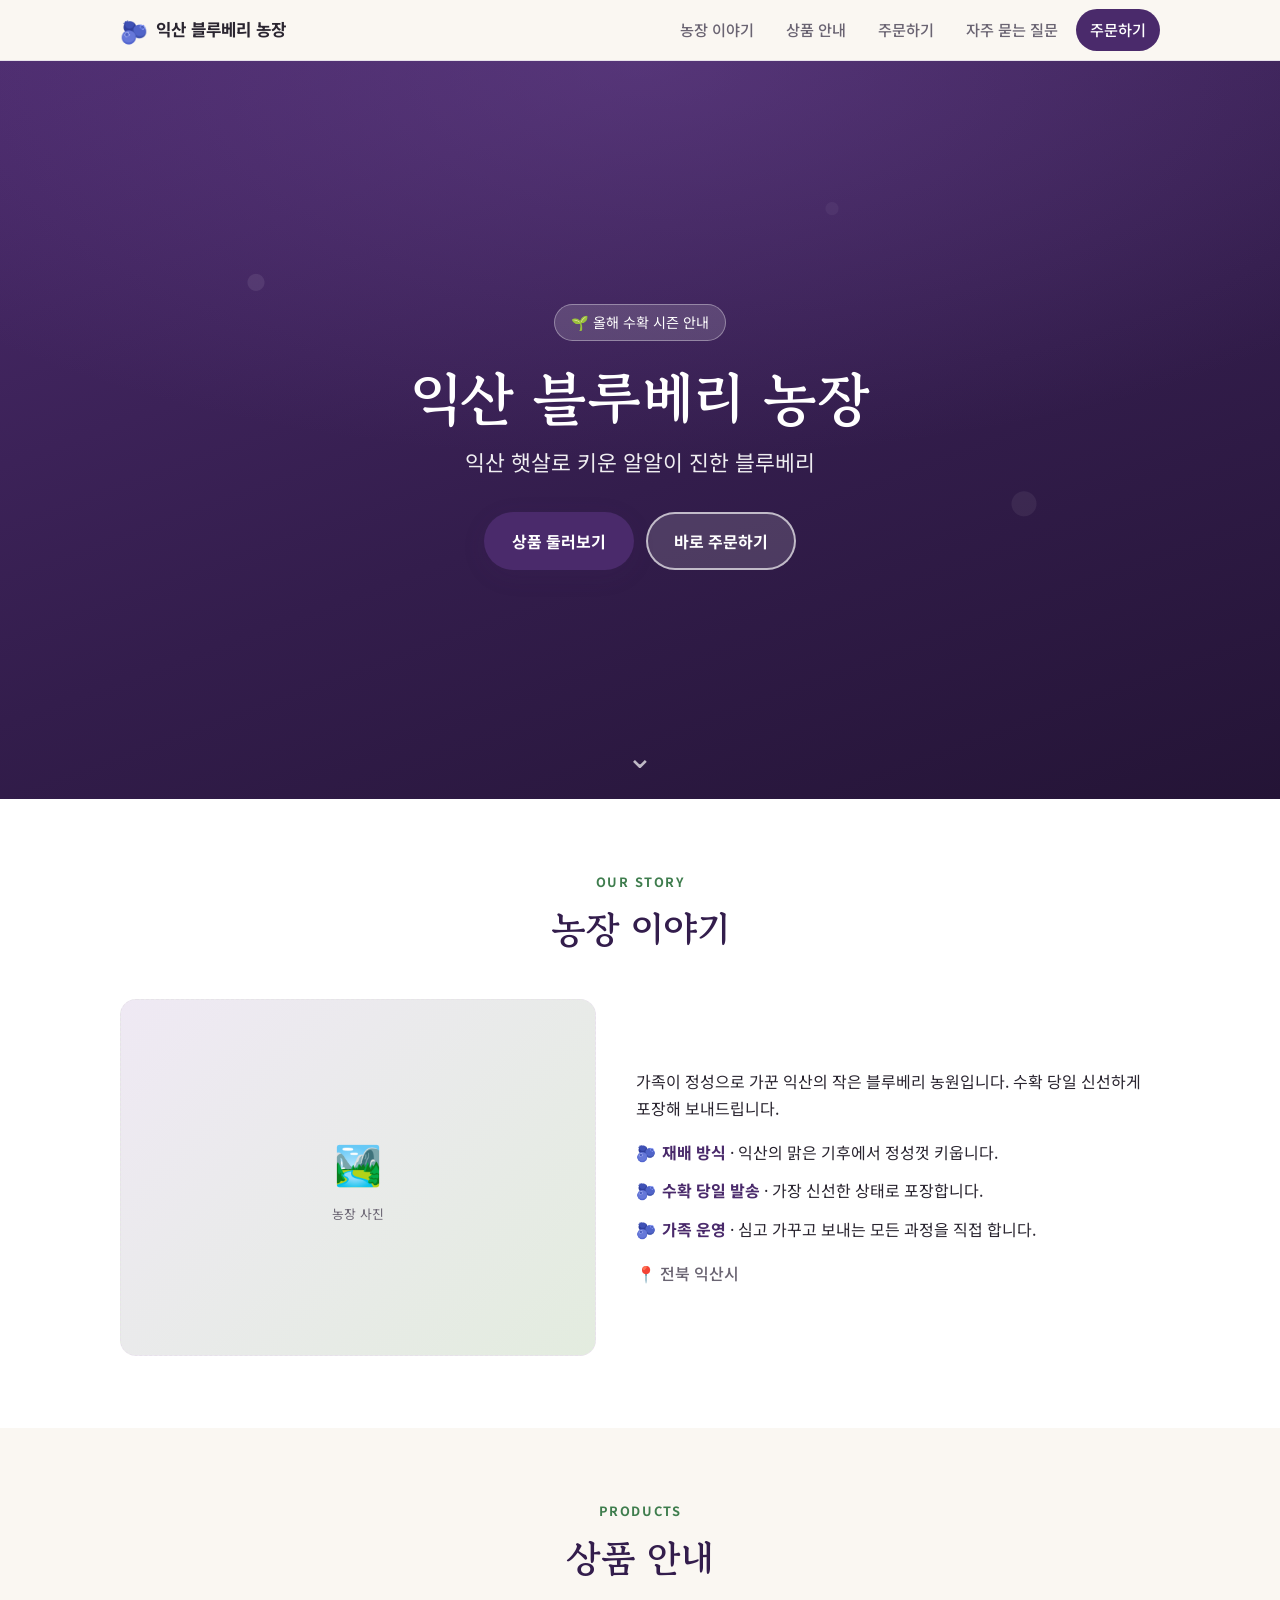
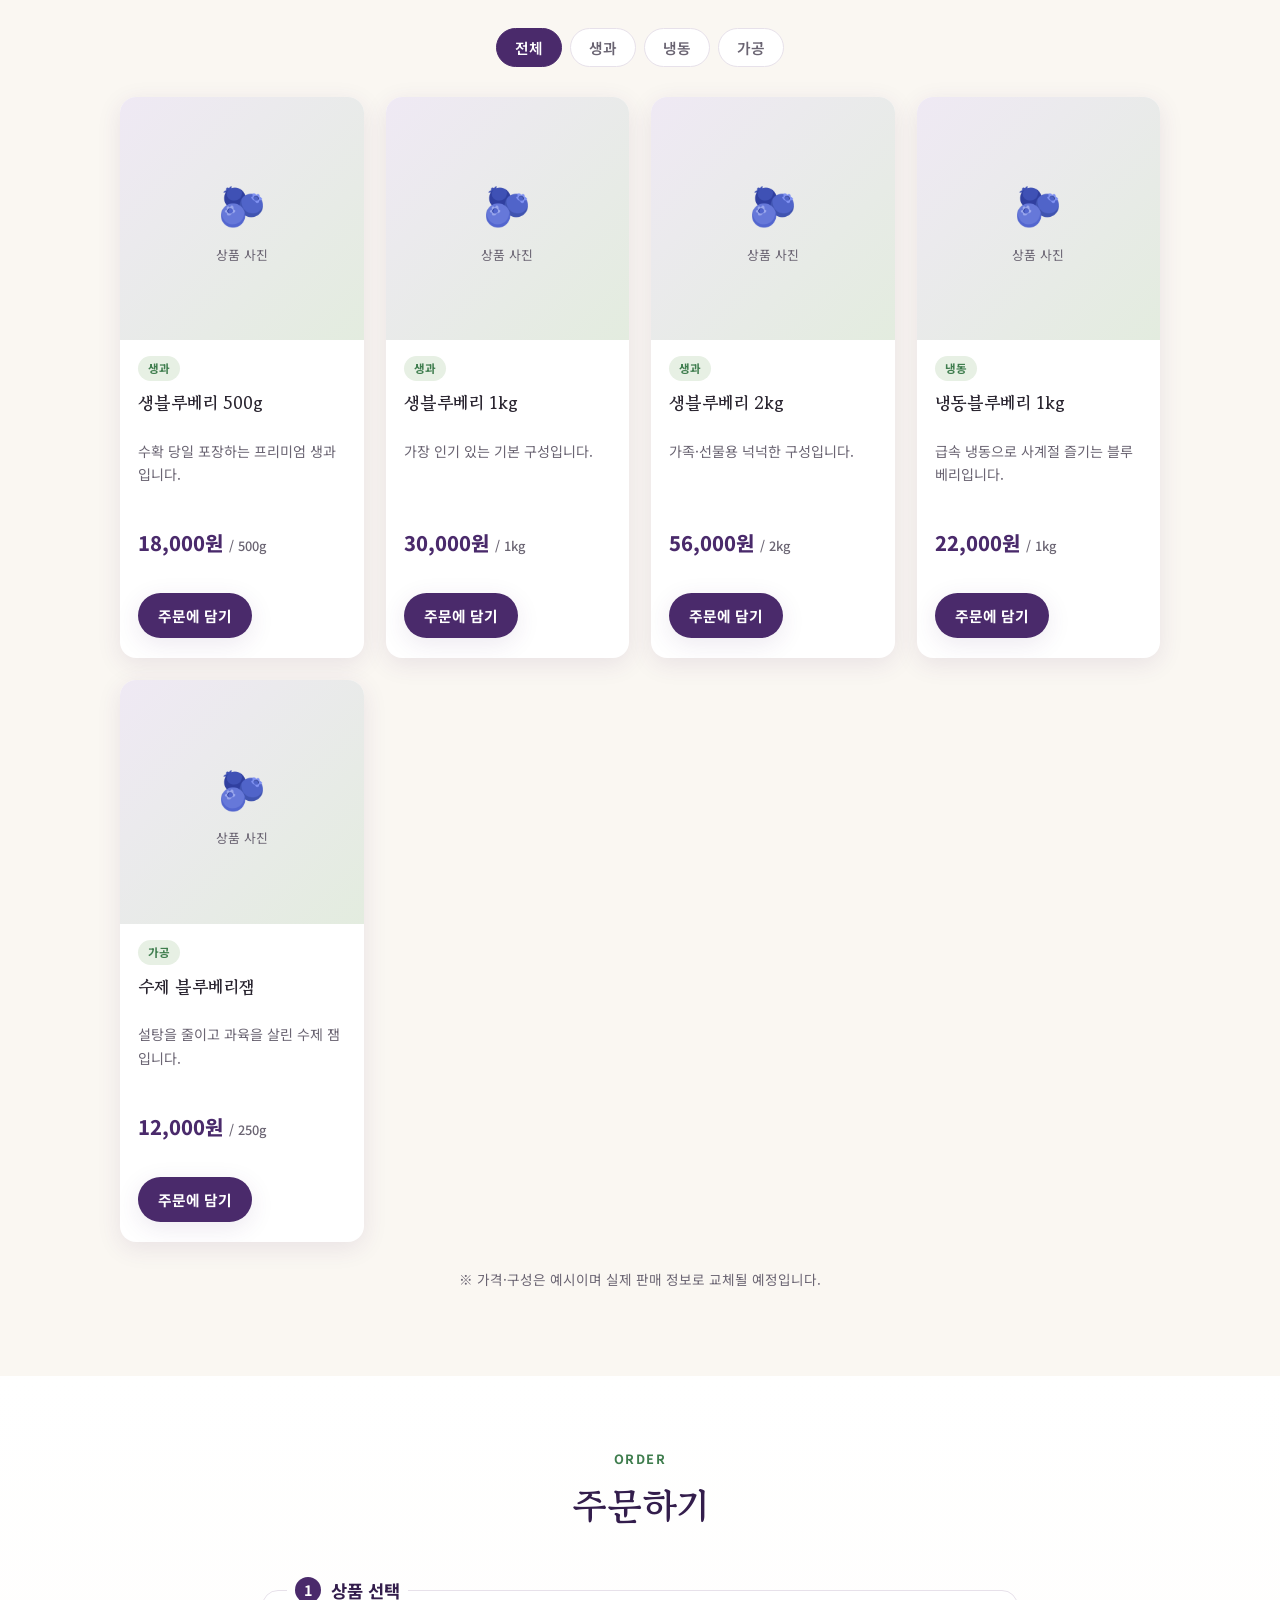
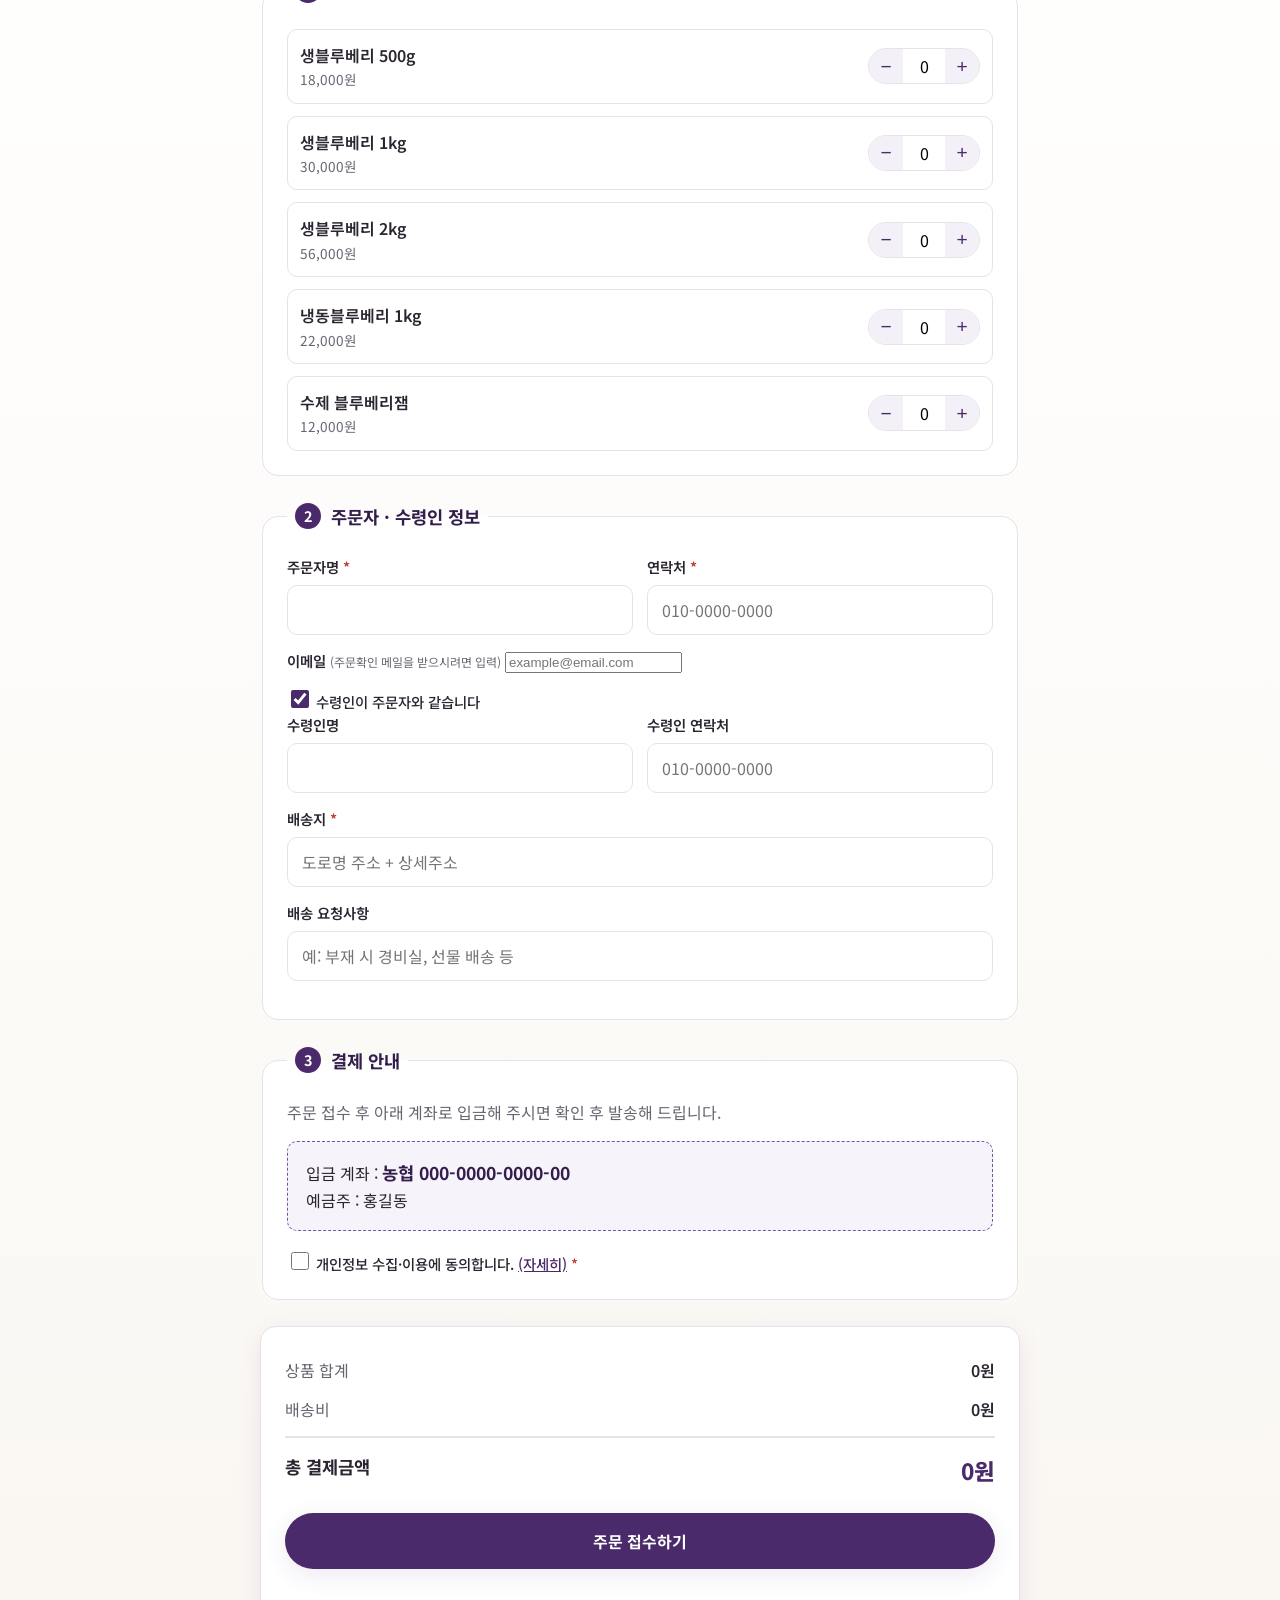
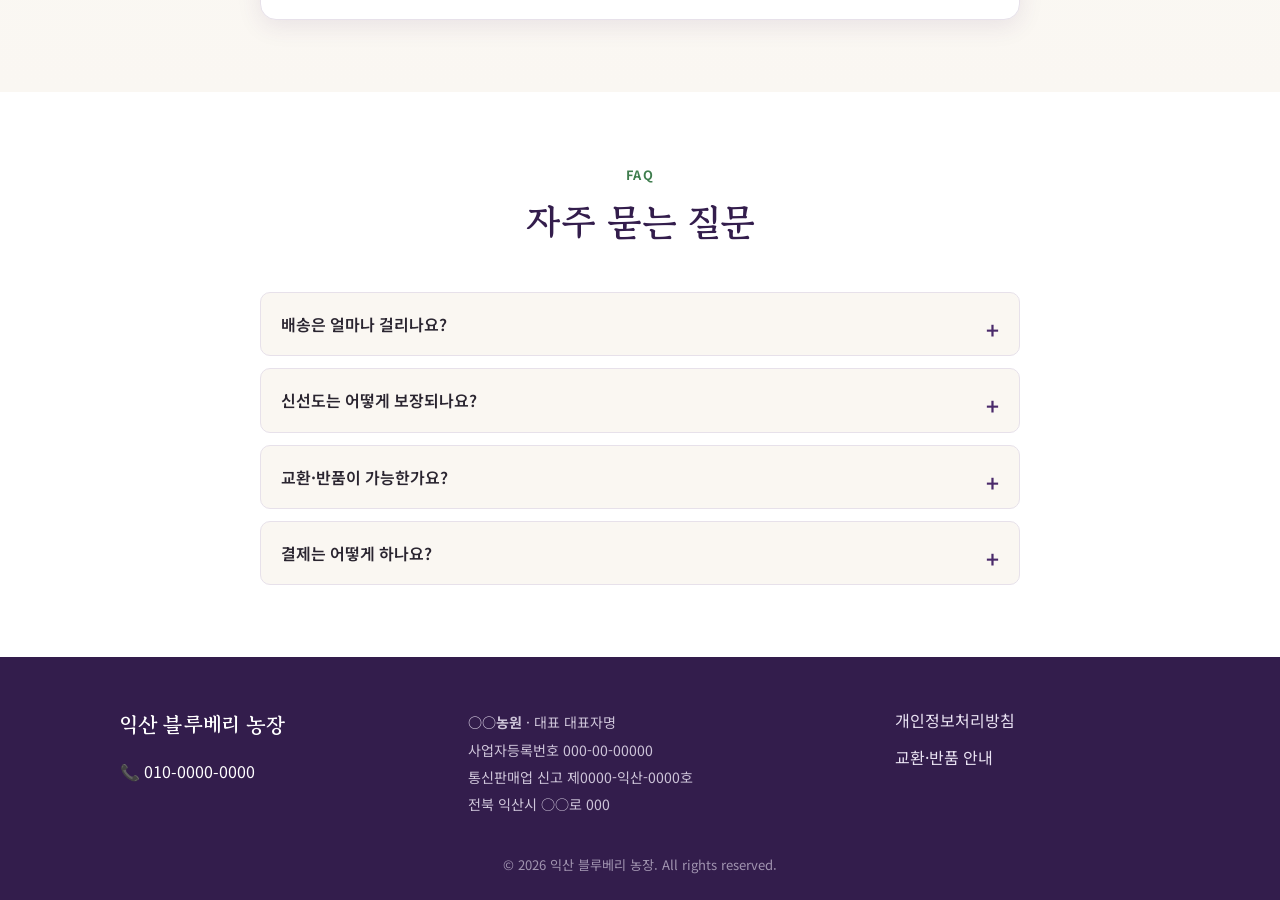
==== index.html @ d9d713fa "익산 블루베리 농장 웹사이트 초기 구현 - 고객용 사이트(index.html): 홈/농장이야기/상품/주문/FAQ - 관리자 페이지(admin.html): 주문·미수금 조회, 수금등" ====
<!DOCTYPE html>
<html lang="ko">
<head>
  <meta charset="UTF-8" />
  <meta name="viewport" content="width=device-width, initial-scale=1.0" />
  <title>익산 블루베리 농장</title>
  <meta name="description" content="익산 햇살로 키운 신선한 블루베리를 농장에서 직접 보내드립니다. 생과·냉동·수제잼 온라인 주문." />
  <meta name="theme-color" content="#4a2a6b" />

  <!-- 카카오톡·문자·SNS 링크 공유 미리보기 (Open Graph) -->
  <meta property="og:type" content="website" />
  <meta property="og:title" content="익산 블루베리 농장" />
  <meta property="og:description" content="익산 햇살로 키운 신선한 블루베리를 농장에서 직접 보내드립니다. 생과·냉동·수제잼 온라인 주문." />
  <!-- 아래 og:image 는 배포 주소로 교체하세요 (권장 1200x630). 예: https://아이디.github.io/저장소/img/og-cover.jpg -->
  <meta property="og:image" content="img/og-cover.jpg" />
  <meta property="og:image:width" content="1200" />
  <meta property="og:image:height" content="630" />
  <meta name="twitter:card" content="summary_large_image" />

  <!-- 파비콘 (블루베리 이모지 SVG) -->
  <link rel="icon" href="data:image/svg+xml,%3Csvg xmlns='http://www.w3.org/2000/svg' viewBox='0 0 100 100'%3E%3Ctext y='.9em' font-size='90'%3E%F0%9F%AB%90%3C/text%3E%3C/svg%3E" />

  <link rel="preconnect" href="https://fonts.googleapis.com" />
  <link rel="preconnect" href="https://fonts.gstatic.com" crossorigin />
  <link href="https://fonts.googleapis.com/css2?family=Gowun+Batang:wght@400;700&family=Noto+Sans+KR:wght@400;500;700&display=swap" rel="stylesheet" />
  <link rel="stylesheet" href="css/style.css" />
</head>
<body>
  <!-- 상단 내비게이션 -->
  <header class="nav" id="top">
    <div class="nav__inner">
      <a href="#top" class="nav__logo">
        <span class="nav__logo-mark">🫐</span>
        <span class="nav__logo-text" data-farm-name>익산 블루베리 농장</span>
      </a>
      <button class="nav__toggle" aria-label="메뉴 열기" aria-expanded="false">
        <span></span><span></span><span></span>
      </button>
      <nav class="nav__menu">
        <a href="#story">농장 이야기</a>
        <a href="#products">상품 안내</a>
        <a href="#order">주문하기</a>
        <a href="#faq">자주 묻는 질문</a>
        <a href="#order" class="nav__cta">주문하기</a>
      </nav>
    </div>
  </header>

  <main>
    <!-- 1. 홈 (히어로) -->
    <section class="hero" id="home">
      <div class="hero__bg" aria-hidden="true"></div>
      <div class="hero__content">
        <p class="hero__badge" data-harvest-banner>🌱 올해 수확 시즌 안내</p>
        <h1 class="hero__title" data-farm-name>익산 블루베리 농장</h1>
        <p class="hero__tagline" data-tagline>익산 햇살로 키운 알알이 진한 블루베리</p>
        <div class="hero__actions">
          <a href="#products" class="btn btn--primary">상품 둘러보기</a>
          <a href="#order" class="btn btn--ghost">바로 주문하기</a>
        </div>
      </div>
      <a href="#story" class="hero__scroll" aria-label="아래로 스크롤">⌄</a>
    </section>

    <!-- 2. 농장 이야기 -->
    <section class="section story" id="story">
      <div class="container">
        <p class="section__eyebrow">Our Story</p>
        <h2 class="section__title">농장 이야기</h2>
        <div class="story__grid">
          <div class="story__photo" aria-hidden="true">
            <div class="ph ph--farm">🏞️<span>농장 사진</span></div>
          </div>
          <div class="story__text">
            <p data-intro>가족이 정성으로 가꾼 익산의 작은 블루베리 농원입니다.</p>
            <ul class="story__points">
              <li><strong>재배 방식</strong> · 익산의 맑은 기후에서 정성껏 키웁니다.</li>
              <li><strong>수확 당일 발송</strong> · 가장 신선한 상태로 포장합니다.</li>
              <li><strong>가족 운영</strong> · 심고 가꾸고 보내는 모든 과정을 직접 합니다.</li>
            </ul>
            <p class="story__loc">📍 <span data-location>전북 익산시</span></p>
          </div>
        </div>
      </div>
    </section>

    <!-- 3. 상품 안내 -->
    <section class="section products" id="products">
      <div class="container">
        <p class="section__eyebrow">Products</p>
        <h2 class="section__title">상품 안내</h2>
        <div class="products__filter" role="tablist">
          <button class="chip is-active" data-filter="전체">전체</button>
          <button class="chip" data-filter="생과">생과</button>
          <button class="chip" data-filter="냉동">냉동</button>
          <button class="chip" data-filter="가공">가공</button>
        </div>
        <div class="products__grid" id="productGrid"><!-- JS 렌더링 --></div>
        <p class="products__note">※ 가격·구성은 예시이며 실제 판매 정보로 교체될 예정입니다.</p>
      </div>
    </section>

    <!-- 4. 주문하기 -->
    <section class="section order" id="order">
      <div class="container">
        <p class="section__eyebrow">Order</p>
        <h2 class="section__title">주문하기</h2>
        <form class="order__form" id="orderForm" novalidate>
          <!-- 4-1 상품 선택 -->
          <fieldset class="order__step">
            <legend><span class="order__num">1</span> 상품 선택</legend>
            <div class="order__items" id="orderItems"><!-- JS 렌더링 --></div>
          </fieldset>

          <!-- 4-2 주문자 / 수령인 -->
          <fieldset class="order__step">
            <legend><span class="order__num">2</span> 주문자 · 수령인 정보</legend>
            <div class="form__row">
              <label>주문자명 <span class="req">*</span>
                <input type="text" name="ordererName" required autocomplete="name" />
              </label>
              <label>연락처 <span class="req">*</span>
                <input type="tel" name="ordererPhone" required placeholder="010-0000-0000" autocomplete="tel" />
              </label>
            </div>
            <label>이메일 <small style="font-weight:400;color:#6a6472">(주문확인 메일을 받으시려면 입력)</small>
              <input type="email" name="ordererEmail" placeholder="example@email.com" autocomplete="email" />
            </label>
            <label class="form__check">
              <input type="checkbox" id="sameAsOrderer" checked />
              수령인이 주문자와 같습니다
            </label>
            <div class="form__row" id="receiverFields" hidden>
              <label>수령인명
                <input type="text" name="receiverName" autocomplete="off" />
              </label>
              <label>수령인 연락처
                <input type="tel" name="receiverPhone" placeholder="010-0000-0000" />
              </label>
            </div>
            <label>배송지 <span class="req">*</span>
              <input type="text" name="address" required placeholder="도로명 주소 + 상세주소" autocomplete="street-address" />
            </label>
            <label>배송 요청사항
              <input type="text" name="memo" placeholder="예: 부재 시 경비실, 선물 배송 등" />
            </label>
          </fieldset>

          <!-- 4-3 결제(입금) 안내 -->
          <fieldset class="order__step">
            <legend><span class="order__num">3</span> 결제 안내</legend>
            <div class="order__pay">
              <p>주문 접수 후 아래 계좌로 입금해 주시면 확인 후 발송해 드립니다.</p>
              <div class="order__account" id="accountBox"><!-- JS 렌더링 --></div>
              <label class="form__check">
                <input type="checkbox" name="agree" required />
                <span>개인정보 수집·이용에 동의합니다. <a href="#privacy">(자세히)</a> <span class="req">*</span></span>
              </label>
            </div>
          </fieldset>

          <!-- 합계 + 제출 -->
          <div class="order__summary">
            <dl>
              <div><dt>상품 합계</dt><dd id="sumProducts">0원</dd></div>
              <div><dt>배송비</dt><dd id="sumShipping">0원</dd></div>
              <div class="order__total"><dt>총 결제금액</dt><dd id="sumTotal">0원</dd></div>
            </dl>
            <button type="submit" class="btn btn--primary btn--block">주문 접수하기</button>
            <p class="order__hint" id="orderHint"></p>
          </div>
        </form>
      </div>
    </section>

    <!-- 5. FAQ -->
    <section class="section faq" id="faq">
      <div class="container">
        <p class="section__eyebrow">FAQ</p>
        <h2 class="section__title">자주 묻는 질문</h2>
        <div class="faq__list">
          <details class="faq__item">
            <summary>배송은 얼마나 걸리나요?</summary>
            <p>입금 확인 후 1~2일 이내 발송하며, 택배사 사정에 따라 수령까지 1~3일 소요됩니다. 생과는 수확 당일 포장해 가장 신선하게 보내드립니다.</p>
          </details>
          <details class="faq__item">
            <summary>신선도는 어떻게 보장되나요?</summary>
            <p>아이스팩과 보냉 포장으로 발송합니다. 수령 즉시 냉장 보관해 주세요. 생과는 5~7일, 냉동은 냉동실에서 장기 보관이 가능합니다.</p>
          </details>
          <details class="faq__item">
            <summary>교환·반품이 가능한가요?</summary>
            <p>신선식품 특성상 단순 변심 반품은 어렵습니다. 다만 상품 하자·오배송의 경우 수령일로부터 24시간 이내 사진과 함께 연락 주시면 교환·환불해 드립니다.</p>
          </details>
          <details class="faq__item">
            <summary>결제는 어떻게 하나요?</summary>
            <p>현재는 계좌이체(무통장 입금)로 진행됩니다. 주문 접수 시 안내되는 계좌로 입금해 주시면 확인 후 발송합니다.</p>
          </details>
        </div>
      </div>
    </section>
  </main>

  <!-- 6. 푸터 -->
  <footer class="footer" id="privacy">
    <div class="container footer__grid">
      <div class="footer__col">
        <h3 class="footer__brand" data-farm-name>익산 블루베리 농장</h3>
        <p class="footer__contact">
          📞 <a href="#" data-phone-link>010-0000-0000</a><br />
          <span data-kakao-slot></span>
        </p>
      </div>
      <div class="footer__col footer__biz">
        <p><strong data-biz-company>○○농원</strong> · 대표 <span data-biz-owner>대표자명</span></p>
        <p>사업자등록번호 <span data-biz-reg>000-00-00000</span></p>
        <p>통신판매업 신고 <span data-biz-mail>제0000-익산-0000호</span></p>
        <p data-biz-address>전북 익산시 ○○로 000</p>
      </div>
      <div class="footer__col footer__links">
        <a href="#privacy">개인정보처리방침</a>
        <a href="#faq">교환·반품 안내</a>
      </div>
    </div>
    <p class="footer__copy">© <span id="year"></span> <span data-farm-name>익산 블루베리 농장</span>. All rights reserved.</p>
  </footer>

  <!-- 주문 완료 모달 -->
  <div class="modal" id="orderModal" hidden>
    <div class="modal__backdrop" data-close></div>
    <div class="modal__box" role="dialog" aria-modal="true" aria-labelledby="modalTitle">
      <button class="modal__close" data-close aria-label="닫기">✕</button>
      <div id="modalBody"></div>
    </div>
  </div>

  <script src="js/config.js"></script>
  <script src="js/products.js"></script>
  <script src="js/main.js"></script>
</body>
</html>
---- css/style.css ----
/* ============================================================
   익산 블루베리 농장 — 스타일시트
   모바일 우선(mobile-first). 색상: 자연 그린 + 블루베리 퍼플
   ============================================================ */

:root {
  --berry: #4a2a6b;        /* 블루베리 퍼플 */
  --berry-dark: #331d4c;
  --berry-light: #7b53a6;
  --leaf: #3f7d4e;         /* 잎 그린 */
  --leaf-dark: #2f6a3d;
  --cream: #faf7f2;        /* 배경 크림 */
  --ink: #2a2530;          /* 본문 텍스트 */
  --ink-soft: #6a6472;
  --line: #e7e1ea;
  --white: #ffffff;
  --shadow: 0 6px 24px rgba(74, 42, 107, 0.1);
  --shadow-lg: 0 12px 40px rgba(74, 42, 107, 0.16);
  --radius: 16px;
  --radius-sm: 10px;
  --maxw: 1080px;
  --nav-h: 60px;
}

* { box-sizing: border-box; }

html { scroll-behavior: smooth; }

body {
  margin: 0;
  font-family: "Noto Sans KR", system-ui, sans-serif;
  color: var(--ink);
  background: var(--cream);
  line-height: 1.65;
  -webkit-font-smoothing: antialiased;
}

h1, h2, h3, .hero__title { font-family: "Gowun Batang", "Noto Sans KR", serif; }

a { color: inherit; text-decoration: none; }

img { max-width: 100%; display: block; }

.container { width: 100%; max-width: var(--maxw); margin: 0 auto; padding: 0 20px; }

/* ---------- 버튼 ---------- */
.btn {
  display: inline-flex; align-items: center; justify-content: center;
  gap: 6px; padding: 14px 26px; border-radius: 999px;
  font-weight: 700; font-size: 1rem; cursor: pointer; border: 2px solid transparent;
  transition: transform .15s ease, box-shadow .15s ease, background .15s ease;
  font-family: inherit;
}
.btn:active { transform: translateY(1px); }
.btn--primary { background: var(--berry); color: #fff; box-shadow: var(--shadow); }
.btn--primary:hover { background: var(--berry-dark); box-shadow: var(--shadow-lg); }
.btn--ghost { background: rgba(255,255,255,.14); color: #fff; border-color: rgba(255,255,255,.65); }
.btn--ghost:hover { background: rgba(255,255,255,.24); }
.btn--block { width: 100%; }

/* ---------- 내비게이션 ---------- */
.nav {
  position: sticky; top: 0; z-index: 50;
  background: rgba(250, 247, 242, .92);
  backdrop-filter: blur(8px);
  border-bottom: 1px solid var(--line);
}
.nav__inner {
  max-width: var(--maxw); margin: 0 auto; height: var(--nav-h);
  padding: 0 20px; display: flex; align-items: center; justify-content: space-between;
}
.nav__logo { display: flex; align-items: center; gap: 8px; font-weight: 700; }
.nav__logo-mark { font-size: 1.4rem; }
.nav__logo-text { font-size: 1.05rem; }
.nav__menu { display: flex; align-items: center; gap: 4px; }
.nav__menu a { padding: 8px 14px; border-radius: 999px; font-size: .95rem; color: var(--ink-soft); font-weight: 500; }
.nav__menu a:hover { color: var(--berry); background: rgba(74,42,107,.06); }
.nav__cta { background: var(--berry); color: #fff !important; font-weight: 700; }
.nav__cta:hover { background: var(--berry-dark) !important; }
.nav__toggle { display: none; flex-direction: column; gap: 5px; background: none; border: 0; cursor: pointer; padding: 8px; }
.nav__toggle span { width: 24px; height: 2px; background: var(--ink); border-radius: 2px; transition: .2s; }

/* ---------- 히어로 ---------- */
.hero {
  position: relative; min-height: 82vh; display: flex; flex-direction: column;
  align-items: center; justify-content: center; text-align: center; color: #fff;
  padding: 60px 20px; overflow: hidden;
}
.hero__bg {
  position: absolute; inset: 0; z-index: -1;
  background:
    radial-gradient(120% 90% at 50% 0%, rgba(123,83,166,.35), transparent 60%),
    linear-gradient(160deg, var(--berry) 0%, var(--berry-dark) 55%, #241436 100%);
}
.hero__bg::after {
  content: ""; position: absolute; inset: 0;
  background-image: radial-gradient(circle at 20% 30%, rgba(255,255,255,.10) 0 8px, transparent 9px),
                    radial-gradient(circle at 80% 60%, rgba(255,255,255,.08) 0 12px, transparent 13px),
                    radial-gradient(circle at 65% 20%, rgba(255,255,255,.06) 0 6px, transparent 7px);
  opacity: .8;
}
.hero__badge {
  display: inline-block; background: rgba(255,255,255,.15); border: 1px solid rgba(255,255,255,.35);
  padding: 6px 16px; border-radius: 999px; font-size: .88rem; margin-bottom: 22px;
}
.hero__title { font-size: clamp(2.1rem, 7vw, 3.6rem); margin: 0 0 12px; line-height: 1.2; }
.hero__tagline { font-size: clamp(1rem, 3.4vw, 1.35rem); opacity: .92; margin: 0 0 32px; }
.hero__actions { display: flex; gap: 12px; flex-wrap: wrap; justify-content: center; }
.hero__scroll { position: absolute; bottom: 18px; font-size: 2rem; color: rgba(255,255,255,.7); animation: bob 1.8s infinite; }
@keyframes bob { 0%,100%{ transform: translateY(0);} 50%{ transform: translateY(6px);} }

/* ---------- 섹션 공통 ---------- */
.section { padding: 72px 0; }
.section__eyebrow { text-align: center; color: var(--leaf); font-weight: 700; letter-spacing: .12em; text-transform: uppercase; font-size: .8rem; margin: 0 0 6px; }
.section__title { text-align: center; font-size: clamp(1.6rem, 4.5vw, 2.3rem); margin: 0 0 40px; color: var(--berry-dark); }

/* ---------- 농장 이야기 ---------- */
.story { background: var(--white); }
.story__grid { display: grid; grid-template-columns: 1fr 1.1fr; gap: 40px; align-items: center; }
.story__photo .ph { aspect-ratio: 4/3; }
.story__points { list-style: none; padding: 0; margin: 18px 0; display: grid; gap: 12px; }
.story__points li { padding-left: 26px; position: relative; }
.story__points li::before { content: "🫐"; position: absolute; left: 0; }
.story__points strong { color: var(--berry); }
.story__loc { color: var(--ink-soft); font-weight: 500; }

/* 자리표시 이미지 */
.ph {
  display: flex; flex-direction: column; align-items: center; justify-content: center; gap: 8px;
  background: linear-gradient(135deg, #efe9f4, #e3ecdf); color: var(--berry-light);
  border-radius: var(--radius); font-size: 2.4rem; border: 1px dashed var(--line);
}
.ph span { font-size: .8rem; color: var(--ink-soft); font-family: "Noto Sans KR"; }

/* ---------- 상품 ---------- */
.products__filter { display: flex; gap: 8px; justify-content: center; flex-wrap: wrap; margin-bottom: 30px; }
.chip {
  padding: 8px 18px; border-radius: 999px; border: 1.5px solid var(--line); background: #fff;
  color: var(--ink-soft); font-weight: 600; cursor: pointer; font-family: inherit; font-size: .92rem; transition: .15s;
}
.chip:hover { border-color: var(--berry-light); color: var(--berry); }
.chip.is-active { background: var(--berry); border-color: var(--berry); color: #fff; }
.products__grid { display: grid; grid-template-columns: repeat(auto-fill, minmax(230px, 1fr)); gap: 22px; }
.card {
  background: #fff; border-radius: var(--radius); overflow: hidden; box-shadow: var(--shadow);
  display: flex; flex-direction: column; transition: transform .18s ease, box-shadow .18s ease;
}
.card:hover { transform: translateY(-4px); box-shadow: var(--shadow-lg); }
.card__img { aspect-ratio: 1/1; }
.card__img img { width: 100%; height: 100%; object-fit: cover; }
.card__img .ph { width: 100%; height: 100%; border: 0; border-radius: 0; }
.card__body { padding: 16px 18px 20px; display: flex; flex-direction: column; gap: 6px; flex: 1; }
.card__tag { align-self: flex-start; font-size: .72rem; font-weight: 700; color: var(--leaf); background: #e7f0e4; padding: 3px 10px; border-radius: 999px; }
.card__name { font-size: 1.08rem; font-weight: 700; margin: 2px 0; }
.card__desc { font-size: .88rem; color: var(--ink-soft); flex: 1; }
.card__price { font-size: 1.25rem; font-weight: 800; color: var(--berry); }
.card__price small { font-size: .8rem; color: var(--ink-soft); font-weight: 500; }
.card__add { margin-top: 8px; }
.card__add .btn { padding: 10px 18px; font-size: .92rem; }
.products__note { text-align: center; color: var(--ink-soft); font-size: .85rem; margin-top: 26px; }

/* ---------- 주문 ---------- */
.order { background: linear-gradient(180deg, #fff, var(--cream)); }
.order__form { max-width: 760px; margin: 0 auto; display: grid; gap: 26px; }
.order__step { border: 1px solid var(--line); border-radius: var(--radius); padding: 24px; background: #fff; }
.order__step legend { font-weight: 700; font-size: 1.1rem; padding: 0 8px; color: var(--berry-dark); display: flex; align-items: center; gap: 10px; }
.order__num {
  display: inline-flex; align-items: center; justify-content: center; width: 26px; height: 26px;
  border-radius: 50%; background: var(--berry); color: #fff; font-size: .9rem;
}
.order__items { display: grid; gap: 12px; }
.order__item { display: flex; align-items: center; gap: 12px; padding: 12px; border: 1px solid var(--line); border-radius: var(--radius-sm); }
.order__item-info { flex: 1; min-width: 0; }
.order__item-name { font-weight: 600; }
.order__item-price { font-size: .85rem; color: var(--ink-soft); }
.qty { display: flex; align-items: center; gap: 0; border: 1px solid var(--line); border-radius: 999px; overflow: hidden; }
.qty button { width: 34px; height: 34px; border: 0; background: #f4f0f7; color: var(--berry); font-size: 1.2rem; cursor: pointer; line-height: 1; }
.qty button:hover { background: var(--berry); color: #fff; }
.qty input { width: 42px; text-align: center; border: 0; font-size: 1rem; font-family: inherit; -moz-appearance: textfield; }
.qty input::-webkit-outer-spin-button, .qty input::-webkit-inner-spin-button { -webkit-appearance: none; margin: 0; }

.form__row { display: grid; grid-template-columns: 1fr 1fr; gap: 14px; }
.order__step label { display: block; font-size: .9rem; font-weight: 600; margin-bottom: 14px; color: var(--ink); }
.order__step input[type="text"], .order__step input[type="tel"] {
  width: 100%; margin-top: 6px; padding: 12px 14px; border: 1px solid var(--line);
  border-radius: var(--radius-sm); font-size: 1rem; font-family: inherit; background: #fff; color: var(--ink);
}
.order__step input:focus { outline: none; border-color: var(--berry-light); box-shadow: 0 0 0 3px rgba(123,83,166,.15); }
.form__check { display: flex; align-items: flex-start; gap: 8px; font-weight: 500 !important; margin-bottom: 0 !important; cursor: pointer; }
.form__check input { margin-top: 3px; width: 18px; height: 18px; accent-color: var(--berry); }
.form__check a { color: var(--berry); text-decoration: underline; }
.req { color: #c0392b; }

.order__pay p { margin-top: 0; color: var(--ink-soft); }
.order__account {
  background: #f7f3fb; border: 1px dashed var(--berry-light); border-radius: var(--radius-sm);
  padding: 16px 18px; margin: 14px 0 18px; font-size: 1rem;
}
.order__account strong { color: var(--berry-dark); font-size: 1.1rem; }

.order__summary { background: #fff; border: 1px solid var(--line); border-radius: var(--radius); padding: 24px; box-shadow: var(--shadow); }
.order__summary dl { margin: 0 0 18px; }
.order__summary dl > div { display: flex; justify-content: space-between; padding: 6px 0; }
.order__summary dt { color: var(--ink-soft); }
.order__summary dd { margin: 0; font-weight: 600; }
.order__total { border-top: 2px solid var(--line); margin-top: 8px; padding-top: 14px !important; }
.order__total dt { color: var(--ink) !important; font-weight: 700; font-size: 1.1rem; }
.order__total dd { color: var(--berry) !important; font-size: 1.4rem; font-weight: 800; }
.order__hint { text-align: center; font-size: .88rem; color: var(--ink-soft); margin: 12px 0 0; min-height: 1em; }

/* ---------- FAQ ---------- */
.faq { background: var(--white); }
.faq__list { max-width: 760px; margin: 0 auto; display: grid; gap: 12px; }
.faq__item { border: 1px solid var(--line); border-radius: var(--radius-sm); background: var(--cream); overflow: hidden; }
.faq__item summary {
  padding: 18px 20px; cursor: pointer; font-weight: 600; list-style: none; position: relative;
  padding-right: 46px;
}
.faq__item summary::-webkit-details-marker { display: none; }
.faq__item summary::after { content: "+"; position: absolute; right: 20px; color: var(--berry); font-size: 1.4rem; transition: transform .2s; }
.faq__item[open] summary::after { transform: rotate(45deg); }
.faq__item p { margin: 0; padding: 0 20px 20px; color: var(--ink-soft); }

/* ---------- 푸터 ---------- */
.footer { background: var(--berry-dark); color: #e9e2f2; padding: 50px 0 24px; }
.footer__grid { display: grid; grid-template-columns: 1.2fr 1.5fr 1fr; gap: 30px; }
.footer__brand { font-size: 1.3rem; margin: 0 0 10px; color: #fff; }
.footer__contact a { color: #fff; }
.footer__contact a:hover { text-decoration: underline; }
.footer__biz p { margin: 4px 0; font-size: .88rem; opacity: .85; }
.footer__links { display: flex; flex-direction: column; gap: 10px; }
.footer__links a:hover { text-decoration: underline; }
.footer__copy { text-align: center; margin: 34px 0 0; font-size: .82rem; opacity: .6; }

/* ---------- 모달 ---------- */
.modal { position: fixed; inset: 0; z-index: 100; display: flex; align-items: center; justify-content: center; padding: 20px; }
.modal[hidden] { display: none; }
.modal__backdrop { position: absolute; inset: 0; background: rgba(42,21,60,.55); }
.modal__box {
  position: relative; background: #fff; border-radius: var(--radius); max-width: 460px; width: 100%;
  padding: 34px 28px 30px; box-shadow: var(--shadow-lg); animation: pop .25s ease;
}
@keyframes pop { from { transform: scale(.94); opacity: 0; } to { transform: scale(1); opacity: 1; } }
.modal__close { position: absolute; top: 14px; right: 14px; border: 0; background: none; font-size: 1.2rem; cursor: pointer; color: var(--ink-soft); }
.modal h3 { margin-top: 0; color: var(--berry-dark); }
.modal__order-no { background: #f7f3fb; border-radius: var(--radius-sm); padding: 12px; text-align: center; font-size: 1.2rem; font-weight: 800; color: var(--berry); margin: 14px 0; letter-spacing: .04em; }
.modal__acct { background: #fdf9f3; border: 1px dashed var(--leaf); border-radius: var(--radius-sm); padding: 14px 16px; margin: 12px 0; }

/* ---------- 반응형 ---------- */
@media (max-width: 760px) {
  .nav__menu {
    position: absolute; top: var(--nav-h); left: 0; right: 0; flex-direction: column; align-items: stretch;
    background: var(--cream); border-bottom: 1px solid var(--line); padding: 10px 16px 18px; gap: 4px;
    transform: translateY(-140%); transition: transform .25s ease; box-shadow: var(--shadow);
  }
  .nav__menu.is-open { transform: translateY(0); }
  .nav__menu a { padding: 12px 14px; }
  .nav__cta { text-align: center; margin-top: 6px; }
  .nav__toggle { display: flex; }
  .story__grid { grid-template-columns: 1fr; gap: 24px; }
  .form__row { grid-template-columns: 1fr; }
  .footer__grid { grid-template-columns: 1fr; gap: 22px; text-align: center; }
  .footer__links { align-items: center; }
  .section { padding: 56px 0; }
}
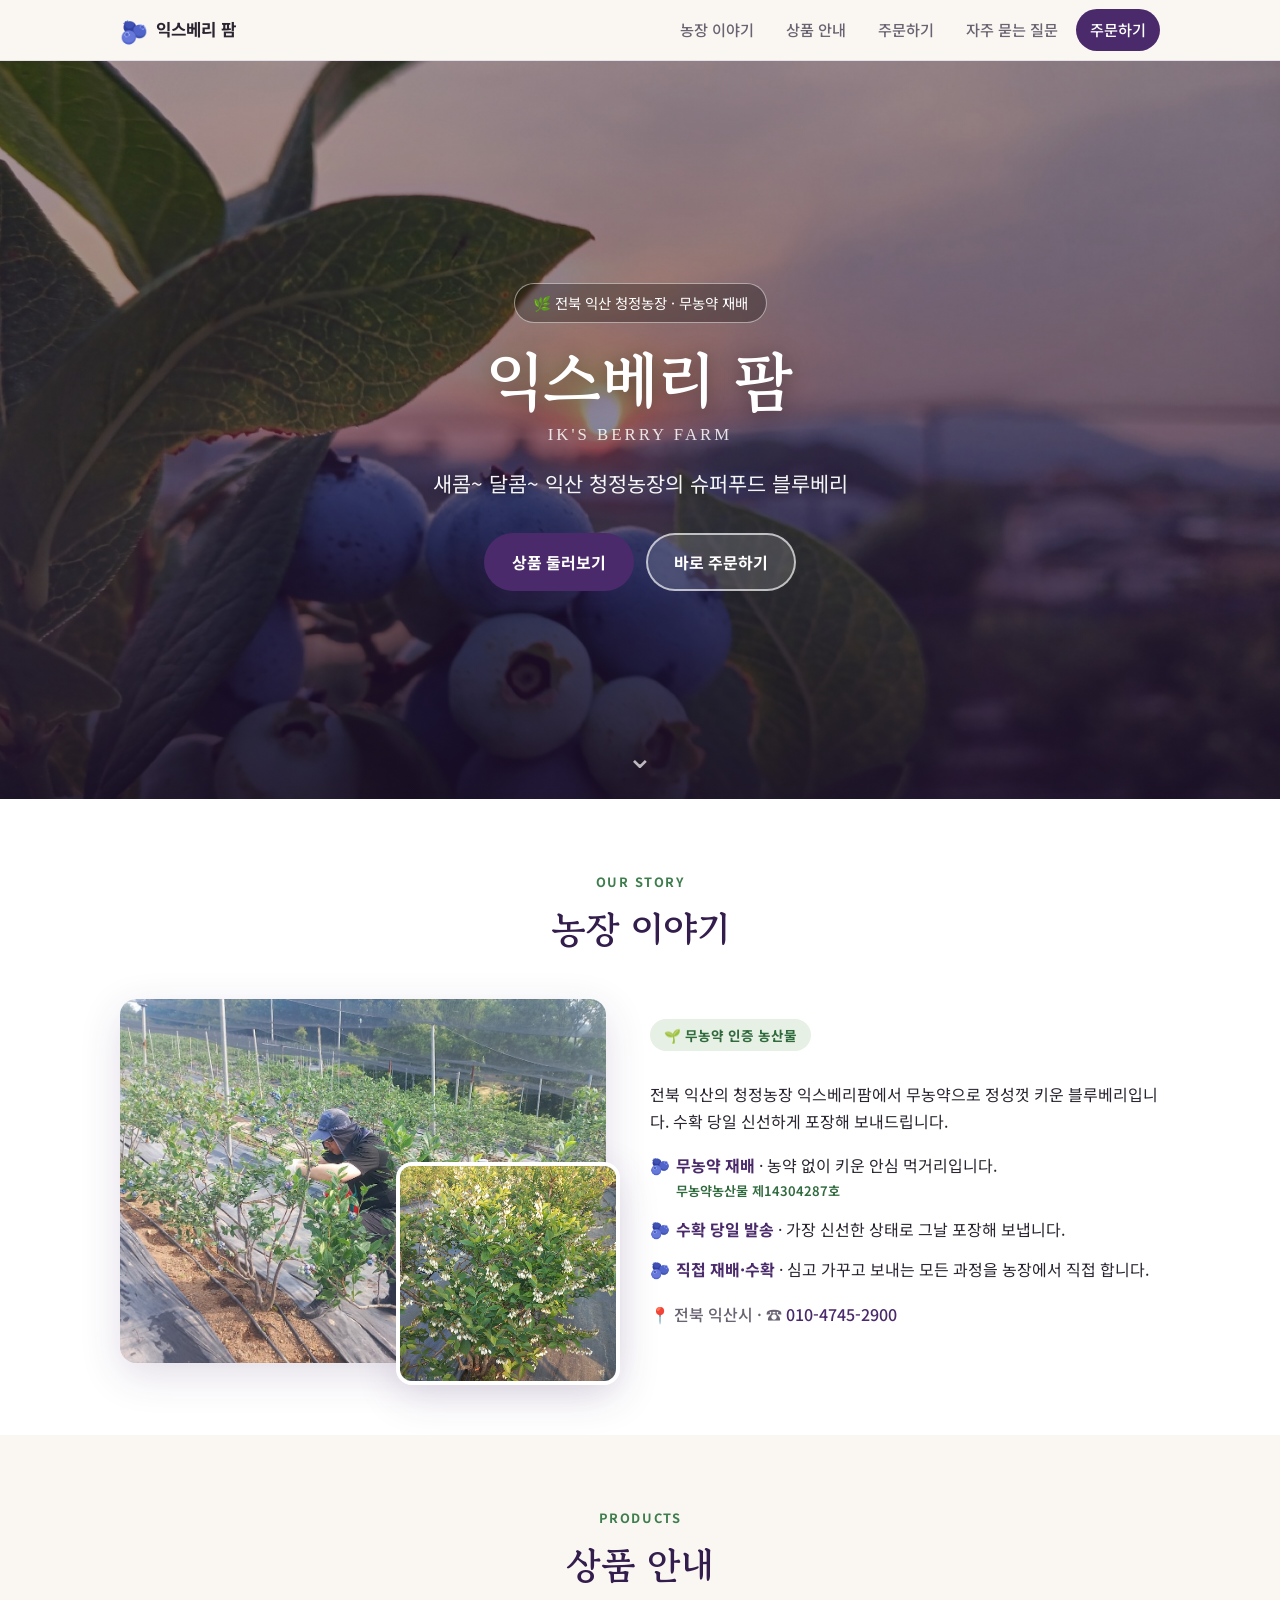
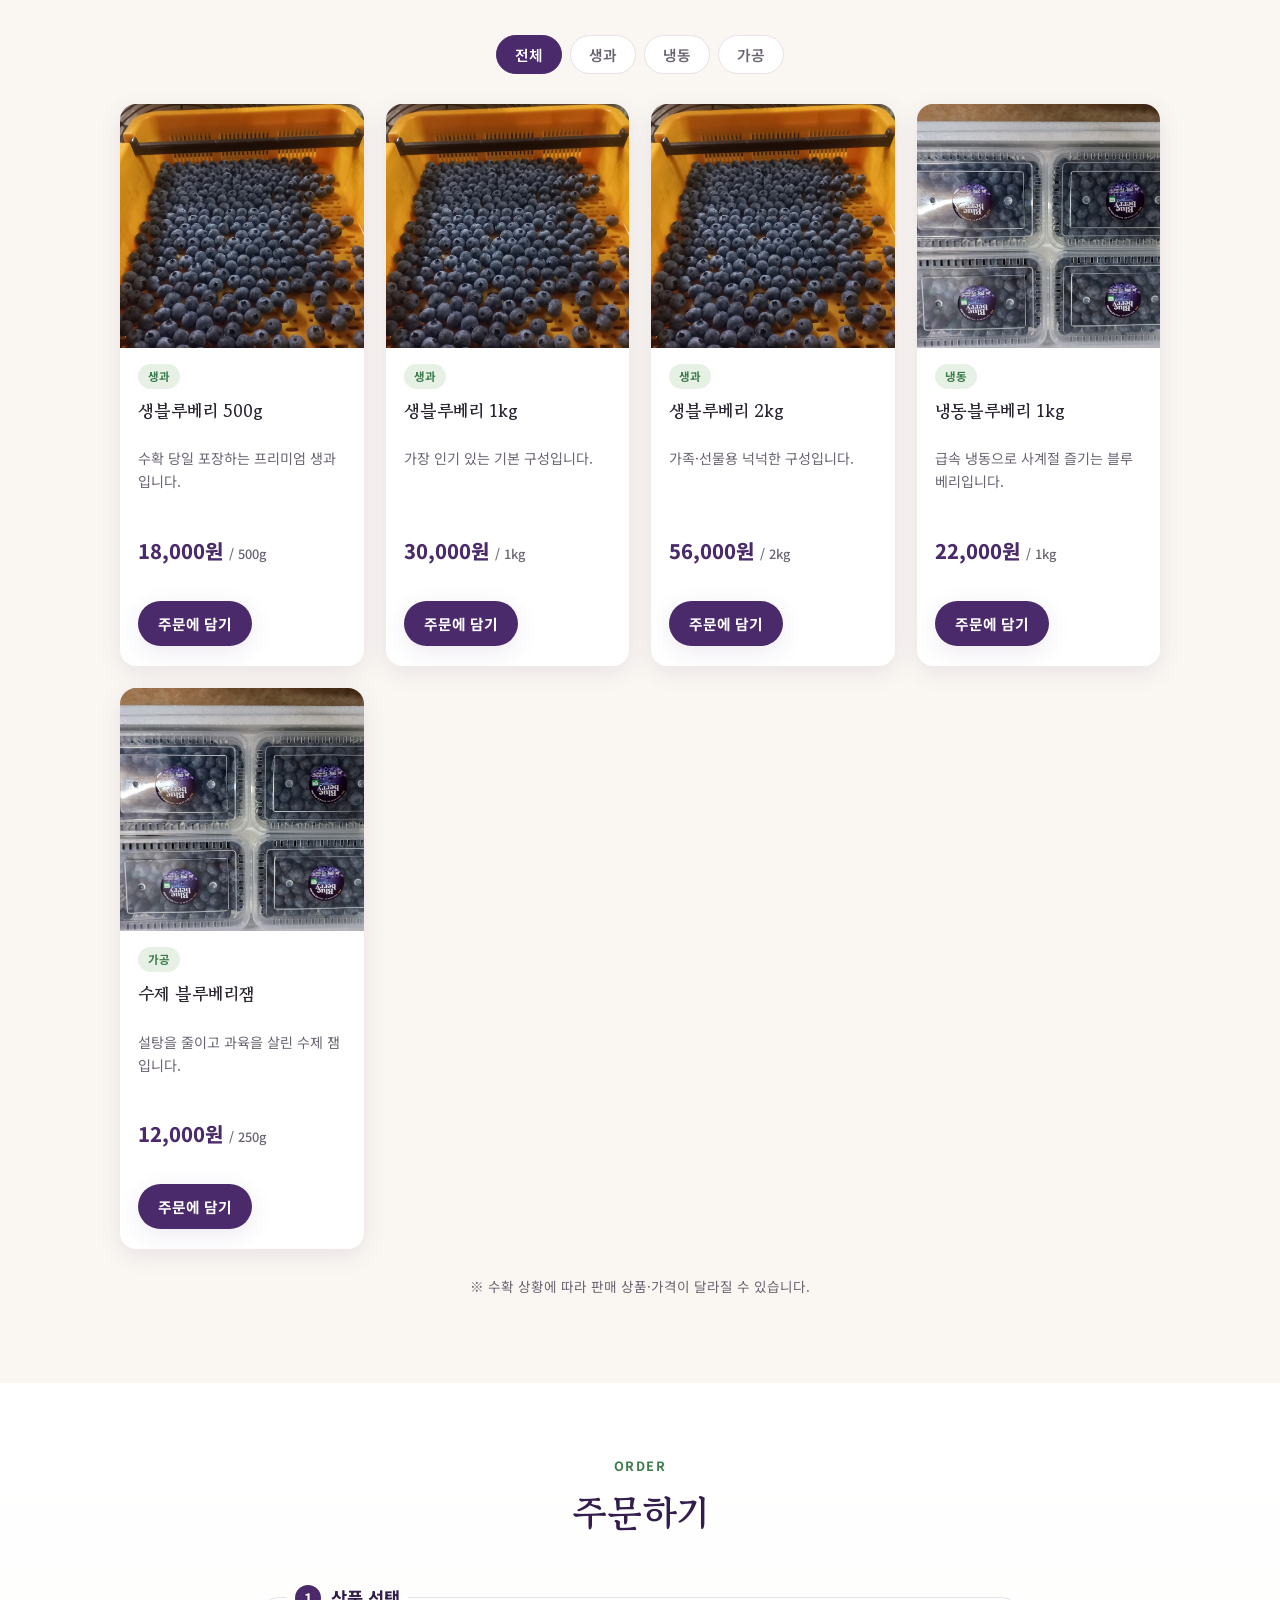
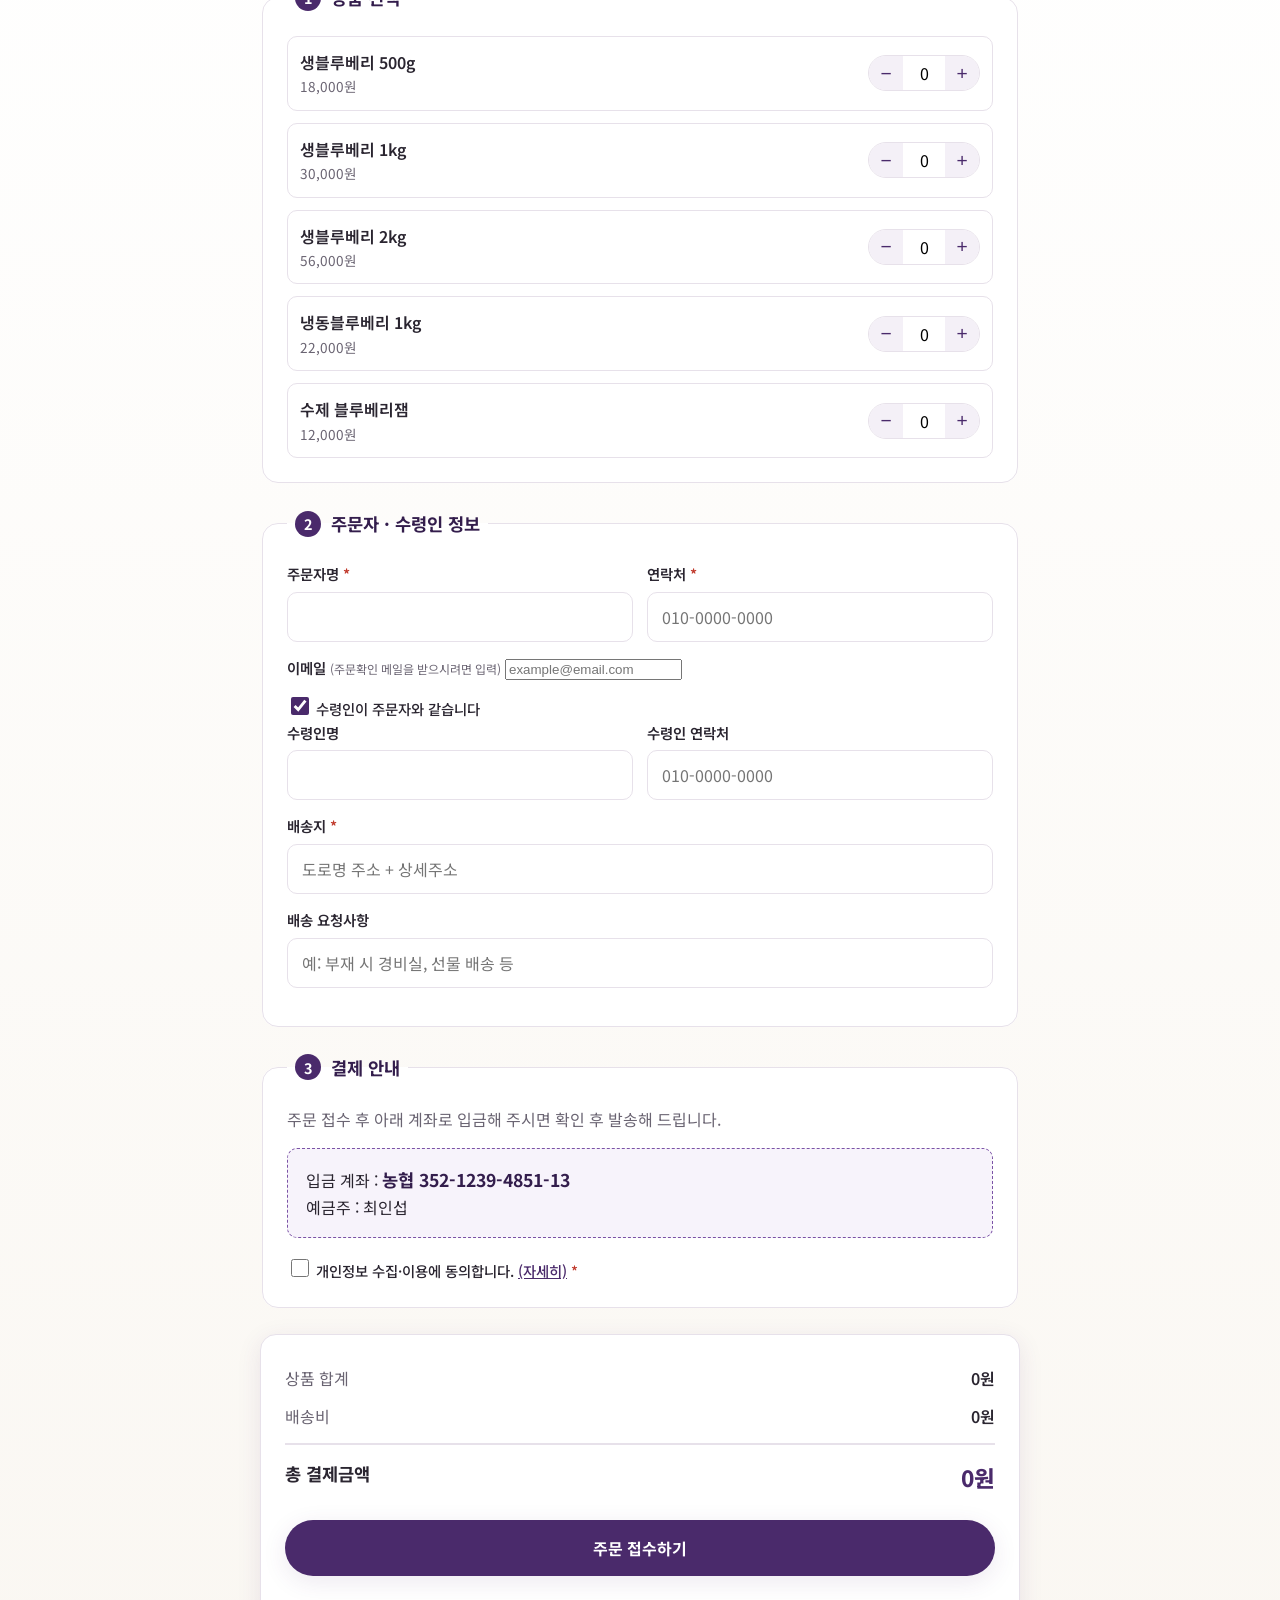
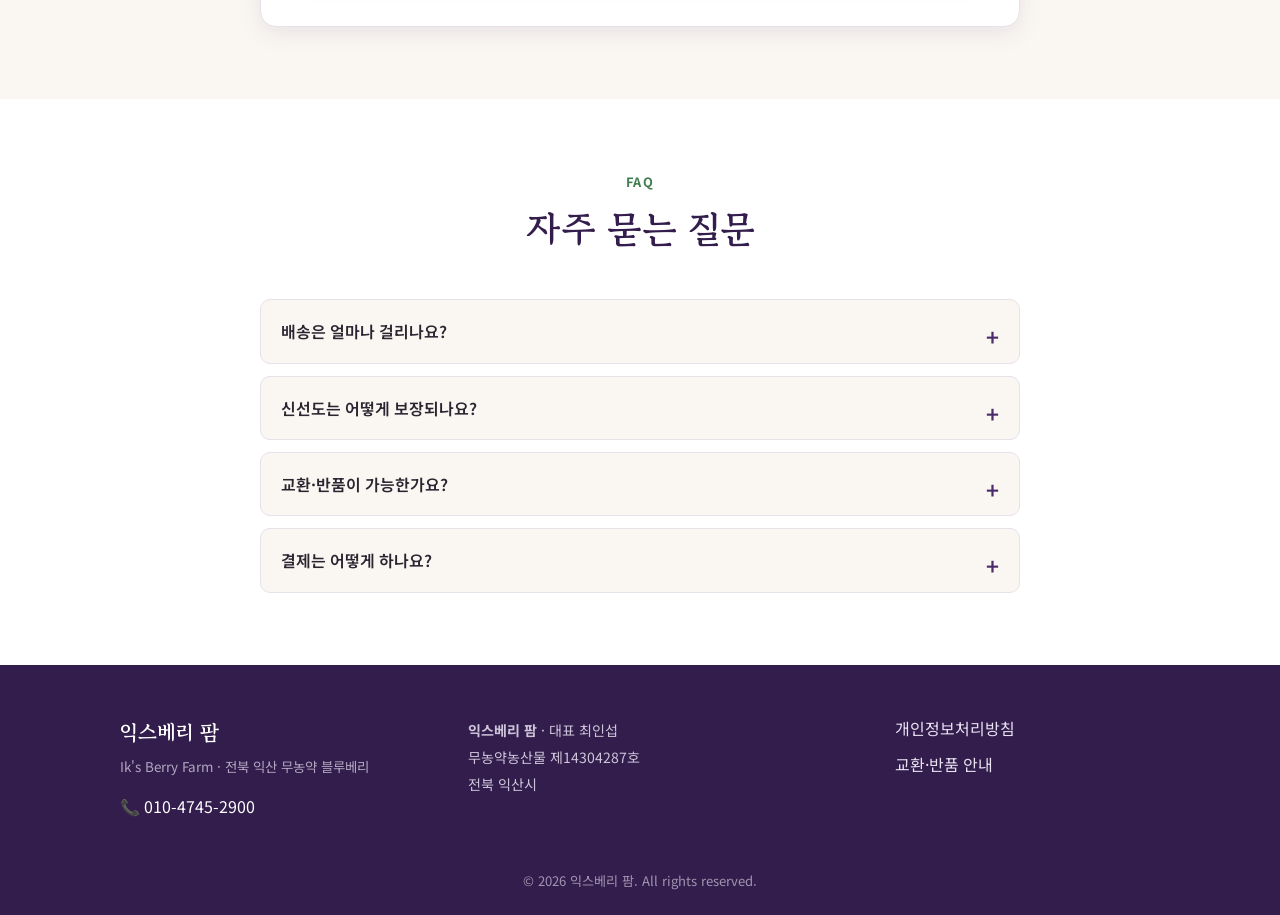
==== commit cad12c26: "익스베리 팜 브랜드 + 실제 농장 사진으로 사이트 리뉴얼 - 브랜드: 익스베리 팜(Ik's Berry Farm), 무농약 인증(제14304287호), ☎010-4745-2900 -" ====
--- a/index.html
+++ b/index.html
@@ -3,18 +3,17 @@
 <head>
   <meta charset="UTF-8" />
   <meta name="viewport" content="width=device-width, initial-scale=1.0" />
-  <title>익산 블루베리 농장</title>
-  <meta name="description" content="익산 햇살로 키운 신선한 블루베리를 농장에서 직접 보내드립니다. 생과·냉동·수제잼 온라인 주문." />
+  <title>익스베리 팜 · 익산 무농약 블루베리</title>
+  <meta name="description" content="전북 익산 청정농장 익스베리팜에서 무농약으로 키운 새콤달콤 블루베리를 수확 당일 신선하게 보내드립니다. 온라인 주문." />
   <meta name="theme-color" content="#4a2a6b" />
 
   <!-- 카카오톡·문자·SNS 링크 공유 미리보기 (Open Graph) -->
   <meta property="og:type" content="website" />
-  <meta property="og:title" content="익산 블루베리 농장" />
-  <meta property="og:description" content="익산 햇살로 키운 신선한 블루베리를 농장에서 직접 보내드립니다. 생과·냉동·수제잼 온라인 주문." />
-  <!-- 아래 og:image 는 배포 주소로 교체하세요 (권장 1200x630). 예: https://아이디.github.io/저장소/img/og-cover.jpg -->
-  <meta property="og:image" content="img/og-cover.jpg" />
-  <meta property="og:image:width" content="1200" />
-  <meta property="og:image:height" content="630" />
+  <meta property="og:title" content="익스베리 팜 · 익산 무농약 블루베리" />
+  <meta property="og:description" content="전북 익산 청정농장에서 무농약으로 키운 새콤달콤 블루베리. 수확 당일 신선 발송." />
+  <meta property="og:image" content="https://choihscpa.github.io/iksberry/img/farm1.jpg" />
+  <meta property="og:image:width" content="1600" />
+  <meta property="og:image:height" content="1200" />
   <meta name="twitter:card" content="summary_large_image" />
 
   <!-- 파비콘 (블루베리 이모지 SVG) -->
@@ -31,7 +30,7 @@
     <div class="nav__inner">
       <a href="#top" class="nav__logo">
         <span class="nav__logo-mark">🫐</span>
-        <span class="nav__logo-text" data-farm-name>익산 블루베리 농장</span>
+        <span class="nav__logo-text" data-farm-name>익스베리 팜</span>
       </a>
       <button class="nav__toggle" aria-label="메뉴 열기" aria-expanded="false">
         <span></span><span></span><span></span>
@@ -51,9 +50,10 @@
     <section class="hero" id="home">
       <div class="hero__bg" aria-hidden="true"></div>
       <div class="hero__content">
-        <p class="hero__badge" data-harvest-banner>🌱 올해 수확 시즌 안내</p>
-        <h1 class="hero__title" data-farm-name>익산 블루베리 농장</h1>
-        <p class="hero__tagline" data-tagline>익산 햇살로 키운 알알이 진한 블루베리</p>
+        <p class="hero__badge">🌿 전북 익산 청정농장 · 무농약 재배</p>
+        <h1 class="hero__title" data-farm-name>익스베리 팜</h1>
+        <p class="hero__en">Ik's Berry Farm</p>
+        <p class="hero__tagline" data-tagline>새콤~ 달콤~ 익산 청정농장의 슈퍼푸드 블루베리</p>
         <div class="hero__actions">
           <a href="#products" class="btn btn--primary">상품 둘러보기</a>
           <a href="#order" class="btn btn--ghost">바로 주문하기</a>
@@ -68,17 +68,19 @@
         <p class="section__eyebrow">Our Story</p>
         <h2 class="section__title">농장 이야기</h2>
         <div class="story__grid">
-          <div class="story__photo" aria-hidden="true">
-            <div class="ph ph--farm">🏞️<span>농장 사진</span></div>
+          <div class="story__photos">
+            <img src="img/farm2.jpg" alt="익스베리팜 블루베리 수확 모습" loading="lazy" class="story__img story__img--main" />
+            <img src="img/farm3.jpg" alt="블루베리 꽃이 핀 나무" loading="lazy" class="story__img story__img--sub" />
           </div>
           <div class="story__text">
-            <p data-intro>가족이 정성으로 가꾼 익산의 작은 블루베리 농원입니다.</p>
+            <span class="story__badge">🌱 무농약 인증 농산물</span>
+            <p data-intro>전북 익산의 청정농장 익스베리팜에서 무농약으로 정성껏 키운 블루베리입니다.</p>
             <ul class="story__points">
-              <li><strong>재배 방식</strong> · 익산의 맑은 기후에서 정성껏 키웁니다.</li>
-              <li><strong>수확 당일 발송</strong> · 가장 신선한 상태로 포장합니다.</li>
-              <li><strong>가족 운영</strong> · 심고 가꾸고 보내는 모든 과정을 직접 합니다.</li>
+              <li><strong>무농약 재배</strong> · 농약 없이 키운 안심 먹거리입니다. <em data-cert>무농약농산물 제14304287호</em></li>
+              <li><strong>수확 당일 발송</strong> · 가장 신선한 상태로 그날 포장해 보냅니다.</li>
+              <li><strong>직접 재배·수확</strong> · 심고 가꾸고 보내는 모든 과정을 농장에서 직접 합니다.</li>
             </ul>
-            <p class="story__loc">📍 <span data-location>전북 익산시</span></p>
+            <p class="story__loc">📍 <span data-location>전북 익산시</span> · ☎ <a data-phone-link href="tel:01047452900">010-4745-2900</a></p>
           </div>
         </div>
       </div>
@@ -96,7 +98,7 @@
           <button class="chip" data-filter="가공">가공</button>
         </div>
         <div class="products__grid" id="productGrid"><!-- JS 렌더링 --></div>
-        <p class="products__note">※ 가격·구성은 예시이며 실제 판매 정보로 교체될 예정입니다.</p>
+        <p class="products__note">※ 수확 상황에 따라 판매 상품·가격이 달라질 수 있습니다.</p>
       </div>
     </section>
 
@@ -204,24 +206,26 @@
   <footer class="footer" id="privacy">
     <div class="container footer__grid">
       <div class="footer__col">
-        <h3 class="footer__brand" data-farm-name>익산 블루베리 농장</h3>
+        <h3 class="footer__brand" data-farm-name>익스베리 팜</h3>
+        <p class="footer__tag">Ik's Berry Farm · 전북 익산 무농약 블루베리</p>
         <p class="footer__contact">
-          📞 <a href="#" data-phone-link>010-0000-0000</a><br />
+          📞 <a href="tel:01047452900" data-phone-link>010-4745-2900</a><br />
           <span data-kakao-slot></span>
         </p>
       </div>
       <div class="footer__col footer__biz">
-        <p><strong data-biz-company>○○농원</strong> · 대표 <span data-biz-owner>대표자명</span></p>
-        <p>사업자등록번호 <span data-biz-reg>000-00-00000</span></p>
-        <p>통신판매업 신고 <span data-biz-mail>제0000-익산-0000호</span></p>
-        <p data-biz-address>전북 익산시 ○○로 000</p>
+        <p><strong data-biz-company>익스베리 팜</strong> · 대표 <span data-biz-owner>최인섭</span></p>
+        <p data-cert>무농약농산물 제14304287호</p>
+        <p data-biz-reg-line hidden>사업자등록번호 <span data-biz-reg></span></p>
+        <p data-biz-mail-line hidden>통신판매업 신고 <span data-biz-mail></span></p>
+        <p data-biz-address>전북 익산시</p>
       </div>
       <div class="footer__col footer__links">
         <a href="#privacy">개인정보처리방침</a>
         <a href="#faq">교환·반품 안내</a>
       </div>
     </div>
-    <p class="footer__copy">© <span id="year"></span> <span data-farm-name>익산 블루베리 농장</span>. All rights reserved.</p>
+    <p class="footer__copy">© <span id="year"></span> <span data-farm-name>익스베리 팜</span>. All rights reserved.</p>
   </footer>
 
   <!-- 주문 완료 모달 -->
@@ -233,8 +237,9 @@
     </div>
   </div>
 
-  <script src="js/config.js"></script>
-  <script src="js/products.js"></script>
-  <script src="js/main.js"></script>
+  <!-- ?v= 는 브라우저 캐시 방지용 버전. 설정을 바꿔 배포할 때 숫자를 올리면 즉시 반영됩니다. -->
+  <script src="js/config.js?v=2"></script>
+  <script src="js/products.js?v=2"></script>
+  <script src="js/main.js?v=2"></script>
 </body>
 </html>
--- a/css/style.css
+++ b/css/style.css
@@ -89,22 +89,17 @@
 .hero__bg {
   position: absolute; inset: 0; z-index: -1;
   background:
-    radial-gradient(120% 90% at 50% 0%, rgba(123,83,166,.35), transparent 60%),
-    linear-gradient(160deg, var(--berry) 0%, var(--berry-dark) 55%, #241436 100%);
-}
-.hero__bg::after {
-  content: ""; position: absolute; inset: 0;
-  background-image: radial-gradient(circle at 20% 30%, rgba(255,255,255,.10) 0 8px, transparent 9px),
-                    radial-gradient(circle at 80% 60%, rgba(255,255,255,.08) 0 12px, transparent 13px),
-                    radial-gradient(circle at 65% 20%, rgba(255,255,255,.06) 0 6px, transparent 7px);
-  opacity: .8;
+    linear-gradient(180deg, rgba(42,21,60,.35) 0%, rgba(42,21,60,.55) 55%, rgba(28,15,42,.82) 100%),
+    url("../img/farm1.jpg") center 40% / cover no-repeat;
 }
 .hero__badge {
-  display: inline-block; background: rgba(255,255,255,.15); border: 1px solid rgba(255,255,255,.35);
-  padding: 6px 16px; border-radius: 999px; font-size: .88rem; margin-bottom: 22px;
-}
-.hero__title { font-size: clamp(2.1rem, 7vw, 3.6rem); margin: 0 0 12px; line-height: 1.2; }
-.hero__tagline { font-size: clamp(1rem, 3.4vw, 1.35rem); opacity: .92; margin: 0 0 32px; }
+  display: inline-block; background: rgba(0,0,0,.28); border: 1px solid rgba(255,255,255,.5);
+  padding: 7px 18px; border-radius: 999px; font-size: .9rem; margin-bottom: 20px;
+  backdrop-filter: blur(2px);
+}
+.hero__title { font-size: clamp(2.4rem, 8vw, 4rem); margin: 0 0 4px; line-height: 1.15; text-shadow: 0 2px 20px rgba(0,0,0,.4); }
+.hero__en { font-family: "Gowun Batang", serif; letter-spacing: .18em; font-size: clamp(.85rem, 2.6vw, 1.05rem); opacity: .85; margin: 0 0 18px; text-transform: uppercase; }
+.hero__tagline { font-size: clamp(1rem, 3.4vw, 1.3rem); opacity: .95; margin: 0 0 32px; text-shadow: 0 1px 10px rgba(0,0,0,.35); }
 .hero__actions { display: flex; gap: 12px; flex-wrap: wrap; justify-content: center; }
 .hero__scroll { position: absolute; bottom: 18px; font-size: 2rem; color: rgba(255,255,255,.7); animation: bob 1.8s infinite; }
 @keyframes bob { 0%,100%{ transform: translateY(0);} 50%{ transform: translateY(6px);} }
@@ -116,13 +111,25 @@
 
 /* ---------- 농장 이야기 ---------- */
 .story { background: var(--white); }
-.story__grid { display: grid; grid-template-columns: 1fr 1.1fr; gap: 40px; align-items: center; }
-.story__photo .ph { aspect-ratio: 4/3; }
-.story__points { list-style: none; padding: 0; margin: 18px 0; display: grid; gap: 12px; }
+.story__grid { display: grid; grid-template-columns: 1fr 1.05fr; gap: 44px; align-items: center; }
+.story__photos { position: relative; }
+.story__img { border-radius: var(--radius); box-shadow: var(--shadow-lg); object-fit: cover; width: 100%; }
+.story__img--main { aspect-ratio: 4/3; }
+.story__img--sub {
+  position: absolute; right: -14px; bottom: -22px; width: 46%; aspect-ratio: 1/1;
+  border: 4px solid #fff;
+}
+.story__badge {
+  display: inline-block; background: #e7f0e4; color: var(--leaf-dark);
+  font-weight: 700; font-size: .85rem; padding: 5px 14px; border-radius: 999px; margin-bottom: 14px;
+}
+.story__points { list-style: none; padding: 0; margin: 18px 0; display: grid; gap: 14px; }
 .story__points li { padding-left: 26px; position: relative; }
 .story__points li::before { content: "🫐"; position: absolute; left: 0; }
 .story__points strong { color: var(--berry); }
-.story__loc { color: var(--ink-soft); font-weight: 500; }
+.story__points em { display: block; font-style: normal; font-size: .82rem; color: var(--leaf-dark); font-weight: 600; margin-top: 2px; }
+.story__loc { color: var(--ink-soft); font-weight: 500; margin-top: 8px; }
+.story__loc a { color: var(--berry); }
 
 /* 자리표시 이미지 */
 .ph {
@@ -230,6 +237,7 @@
 .footer__biz p { margin: 4px 0; font-size: .88rem; opacity: .85; }
 .footer__links { display: flex; flex-direction: column; gap: 10px; }
 .footer__links a:hover { text-decoration: underline; }
+.footer__tag { margin: -4px 0 12px; font-size: .84rem; opacity: .7; }
 .footer__copy { text-align: center; margin: 34px 0 0; font-size: .82rem; opacity: .6; }
 
 /* ---------- 모달 ---------- */
@@ -258,6 +266,7 @@
   .nav__cta { text-align: center; margin-top: 6px; }
   .nav__toggle { display: flex; }
   .story__grid { grid-template-columns: 1fr; gap: 24px; }
+  .story__img--sub { width: 40%; right: 8px; bottom: -16px; }
   .form__row { grid-template-columns: 1fr; }
   .footer__grid { grid-template-columns: 1fr; gap: 22px; text-align: center; }
   .footer__links { align-items: center; }
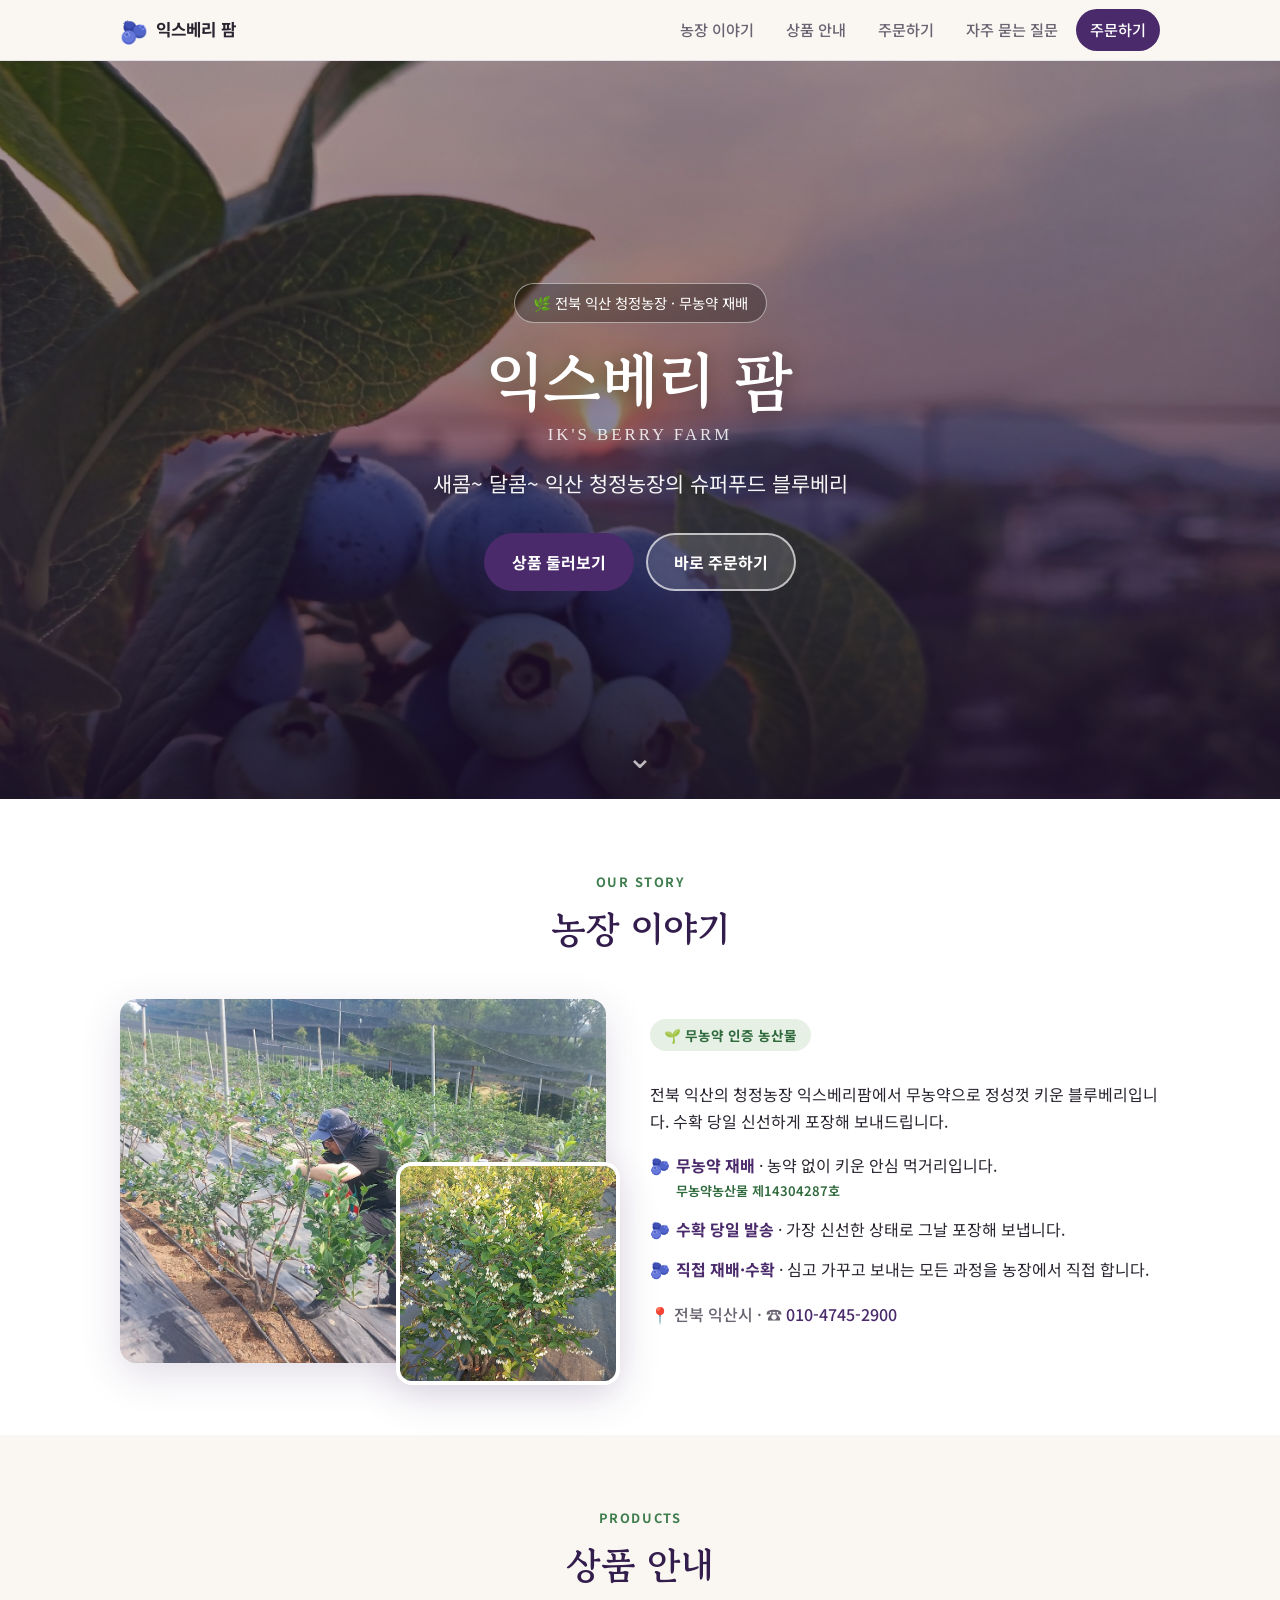
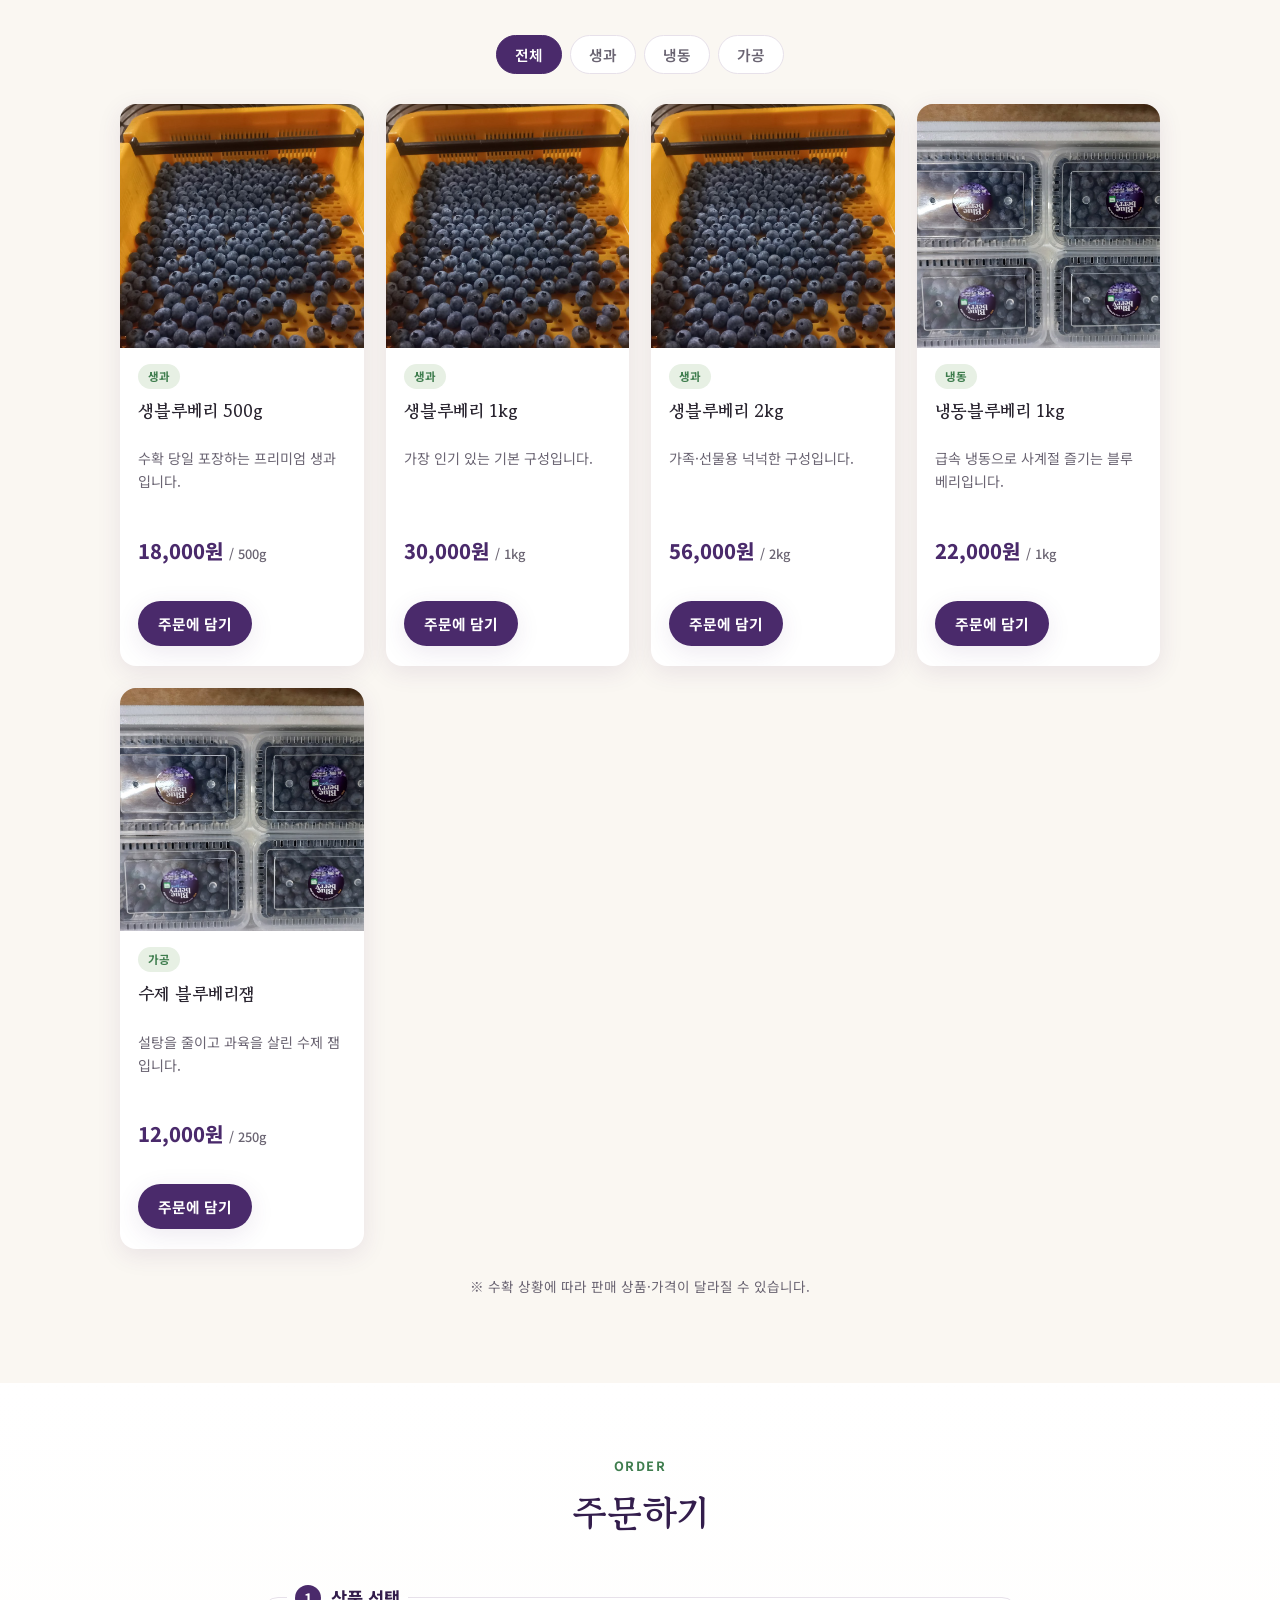
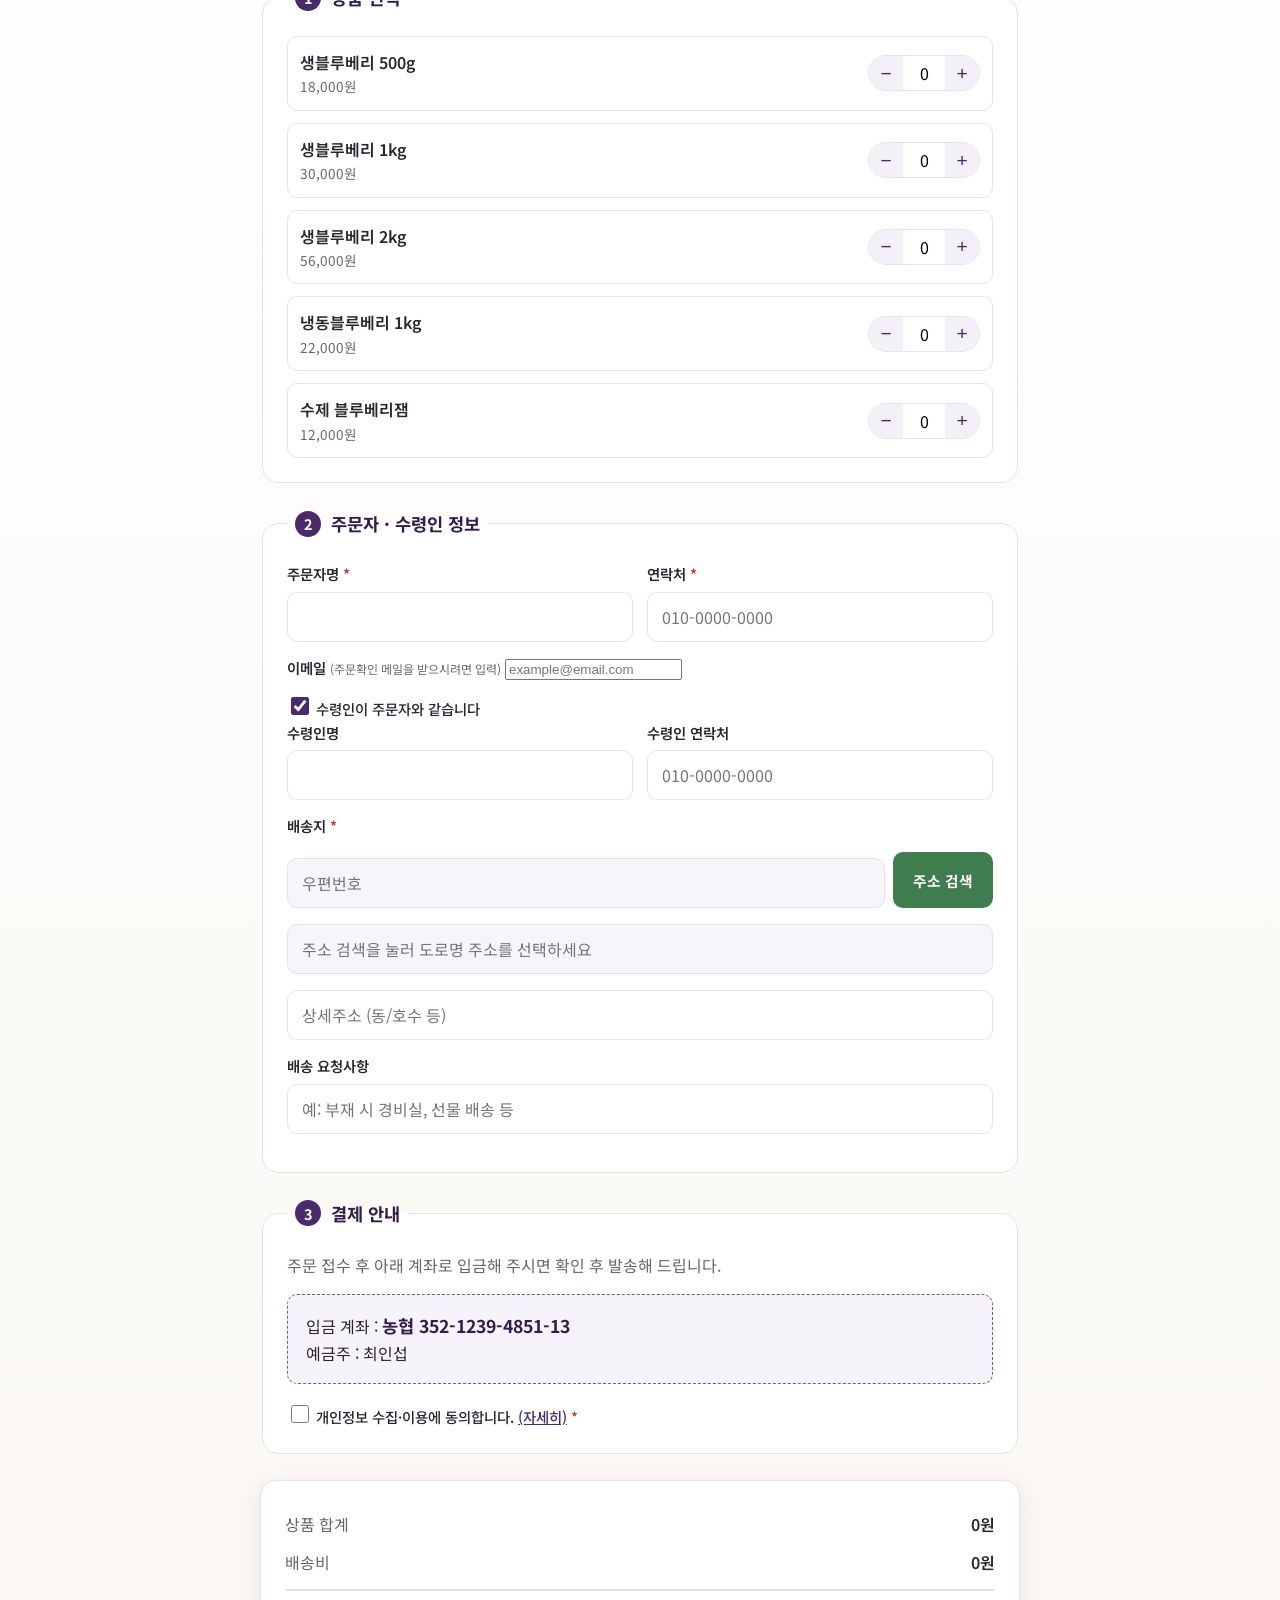
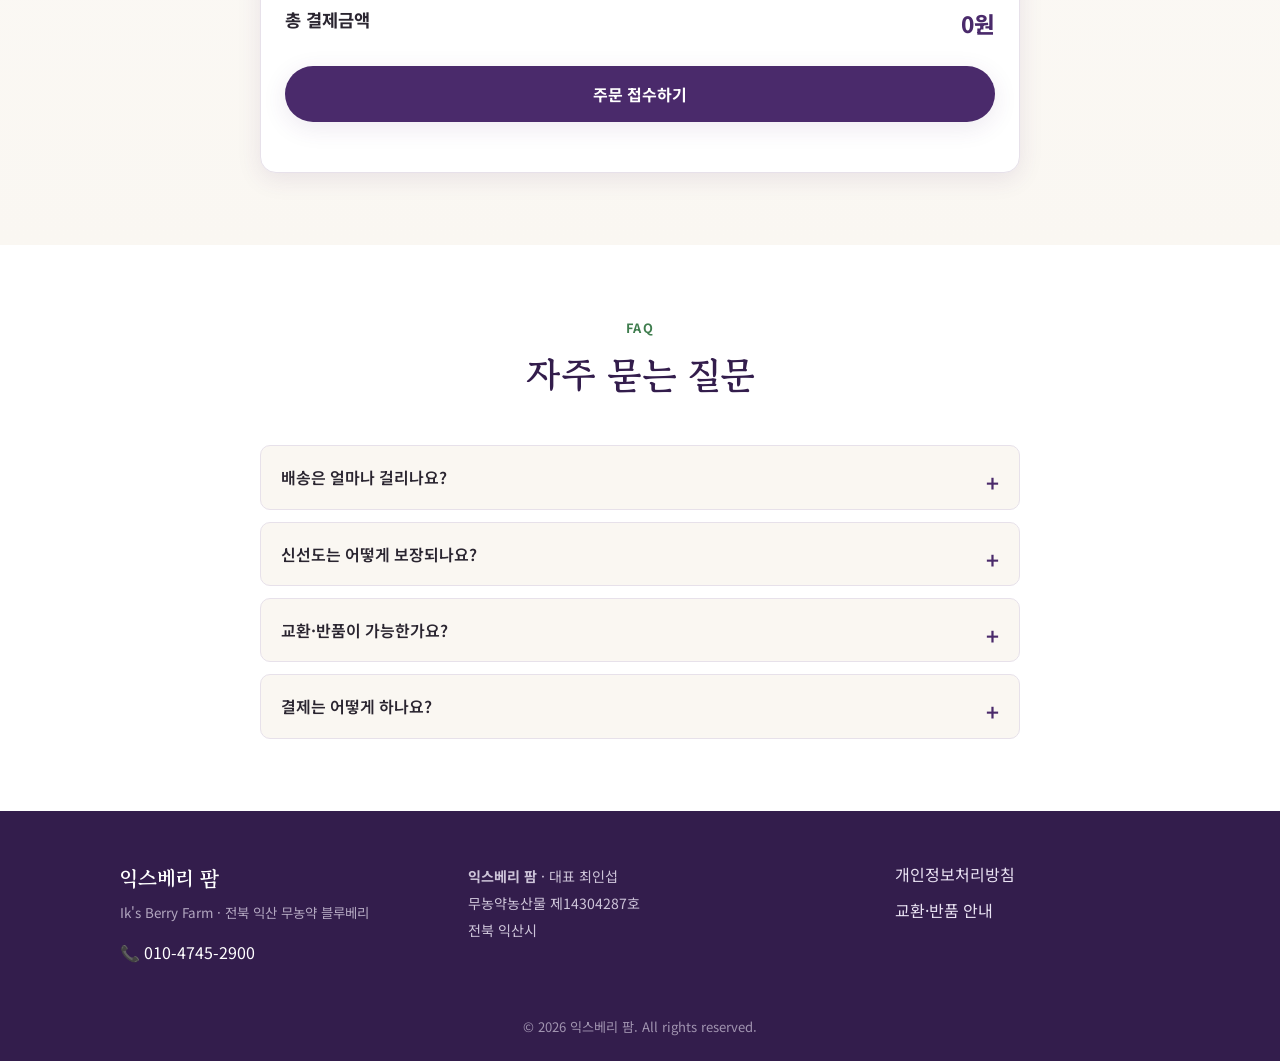
==== commit 86919ada: "주문 주소검색(다음 우편번호) + 관리자 배송지·출고 관리 강화 - 주문폼: 다음(카카오) 우편번호 서비스로 도로명주소 검색 → 우편번호/기본/상세 자동 입력 - 관리자: 주문표에" ====
--- a/index.html
+++ b/index.html
@@ -140,9 +140,15 @@
                 <input type="tel" name="receiverPhone" placeholder="010-0000-0000" />
               </label>
             </div>
-            <label>배송지 <span class="req">*</span>
-              <input type="text" name="address" required placeholder="도로명 주소 + 상세주소" autocomplete="street-address" />
-            </label>
+            <label>배송지 <span class="req">*</span></label>
+            <div class="addr">
+              <div class="addr__top">
+                <input type="text" name="zipcode" id="zipcode" placeholder="우편번호" readonly />
+                <button type="button" class="btn addr__btn" id="addrSearchBtn">주소 검색</button>
+              </div>
+              <input type="text" name="address1" id="address1" placeholder="주소 검색을 눌러 도로명 주소를 선택하세요" readonly required />
+              <input type="text" name="address2" id="address2" placeholder="상세주소 (동/호수 등)" autocomplete="off" />
+            </div>
             <label>배송 요청사항
               <input type="text" name="memo" placeholder="예: 부재 시 경비실, 선물 배송 등" />
             </label>
@@ -237,9 +243,11 @@
     </div>
   </div>
 
+  <!-- 다음(카카오) 우편번호 서비스 — 도로명주소 검색 (무료, 키 불필요) -->
+  <script src="https://t1.daumcdn.net/mapjsapi/bundle/postcode/prod/postcode.v2.js"></script>
   <!-- ?v= 는 브라우저 캐시 방지용 버전. 설정을 바꿔 배포할 때 숫자를 올리면 즉시 반영됩니다. -->
-  <script src="js/config.js?v=2"></script>
-  <script src="js/products.js?v=2"></script>
-  <script src="js/main.js?v=2"></script>
+  <script src="js/config.js?v=3"></script>
+  <script src="js/products.js?v=3"></script>
+  <script src="js/main.js?v=3"></script>
 </body>
 </html>
--- a/css/style.css
+++ b/css/style.css
@@ -193,6 +193,14 @@
   border-radius: var(--radius-sm); font-size: 1rem; font-family: inherit; background: #fff; color: var(--ink);
 }
 .order__step input:focus { outline: none; border-color: var(--berry-light); box-shadow: 0 0 0 3px rgba(123,83,166,.15); }
+/* 주소 검색 */
+.addr { display: grid; gap: 10px; margin-bottom: 14px; }
+.addr__top { display: flex; gap: 8px; }
+.addr__top input { flex: 1; }
+.addr__btn { padding: 12px 18px; font-size: .92rem; background: var(--leaf); color: #fff; white-space: nowrap; border-radius: var(--radius-sm); }
+.addr__btn:hover { background: var(--leaf-dark); }
+.addr input[readonly] { background: #f7f4fa; cursor: pointer; }
+
 .form__check { display: flex; align-items: flex-start; gap: 8px; font-weight: 500 !important; margin-bottom: 0 !important; cursor: pointer; }
 .form__check input { margin-top: 3px; width: 18px; height: 18px; accent-color: var(--berry); }
 .form__check a { color: var(--berry); text-decoration: underline; }
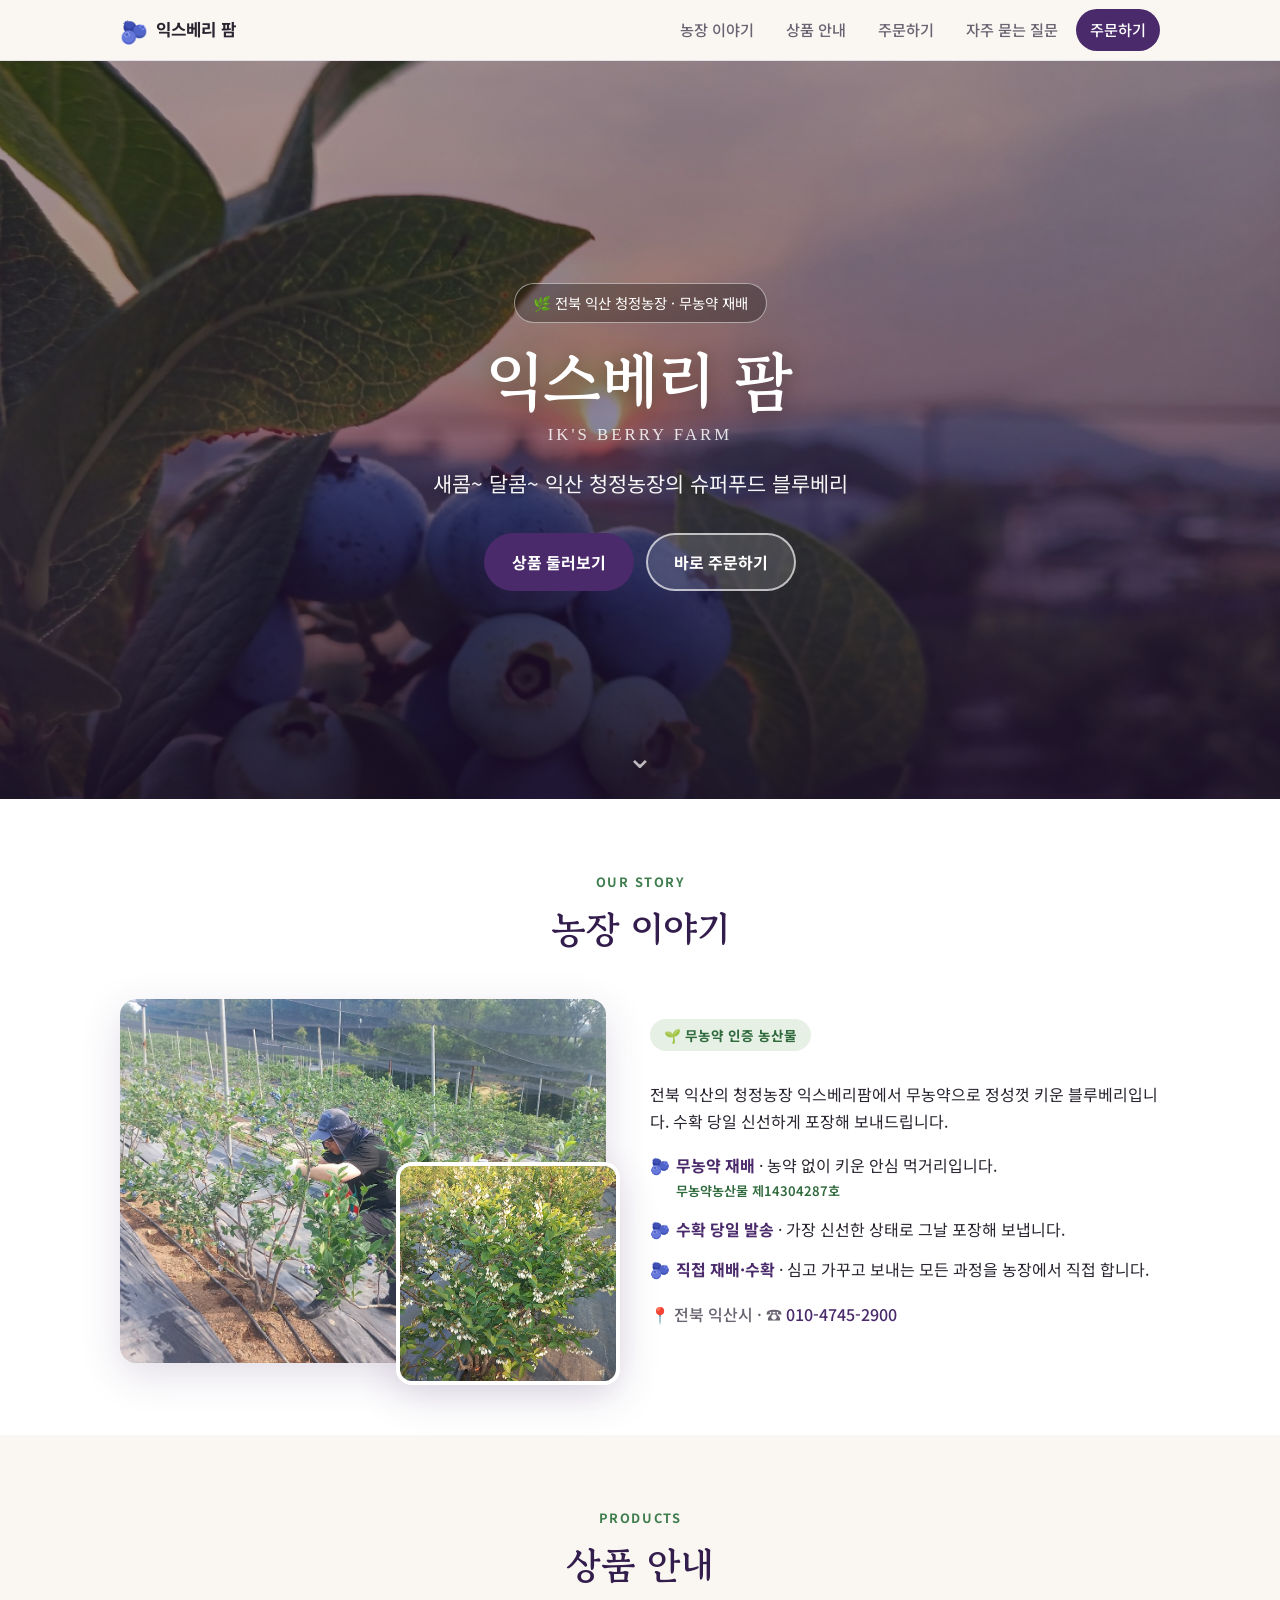
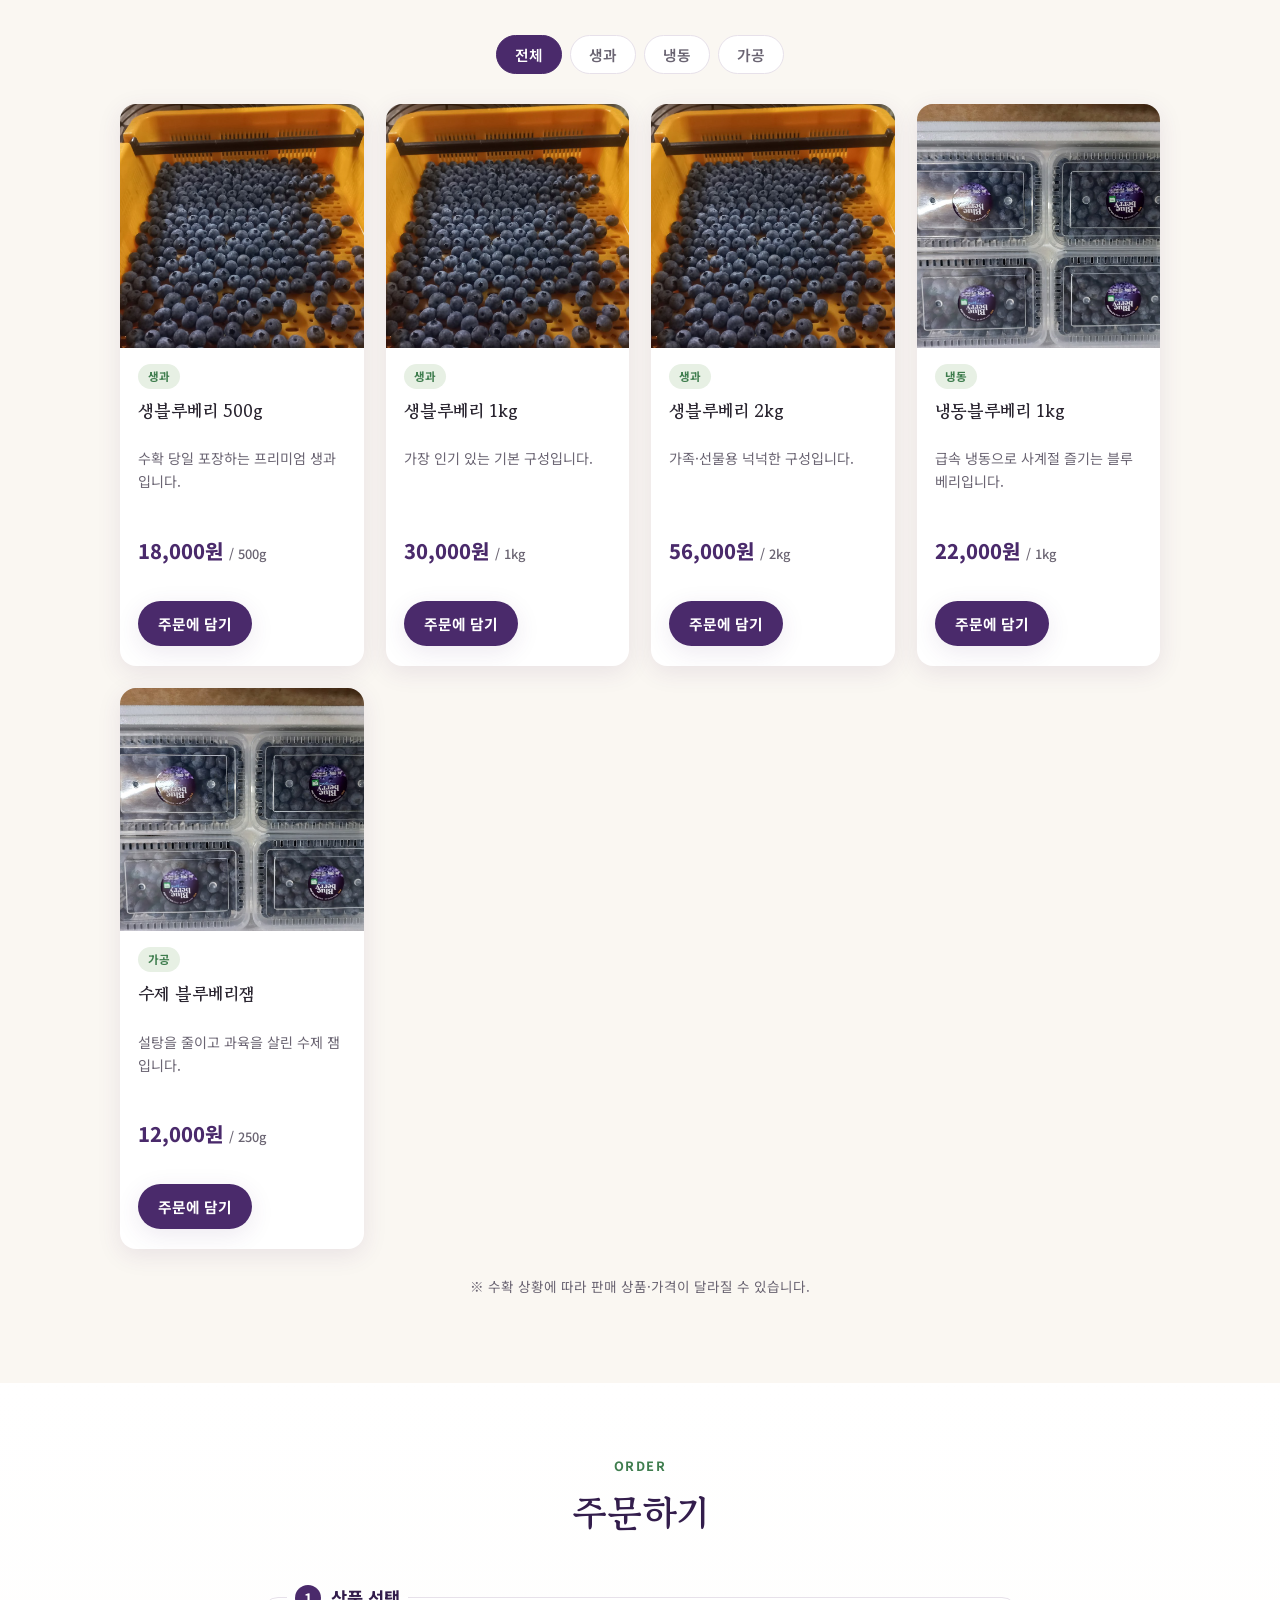
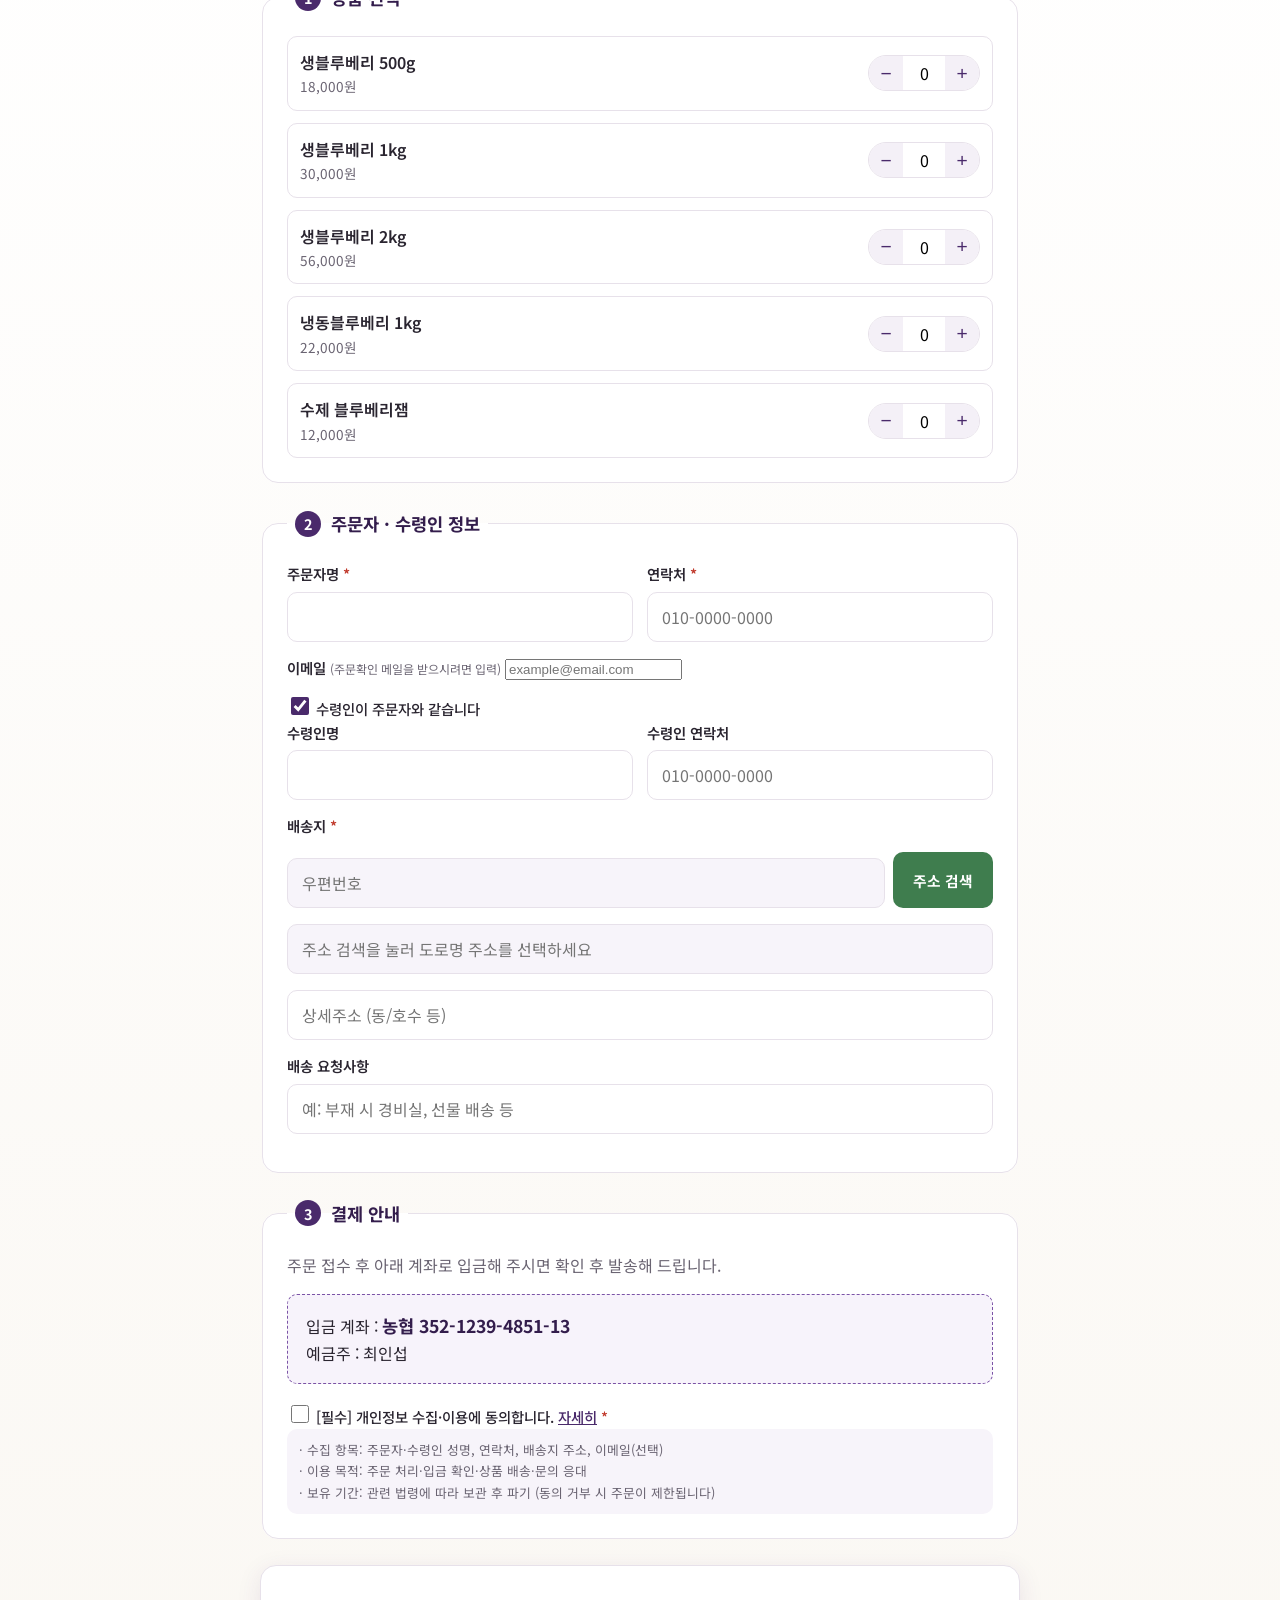
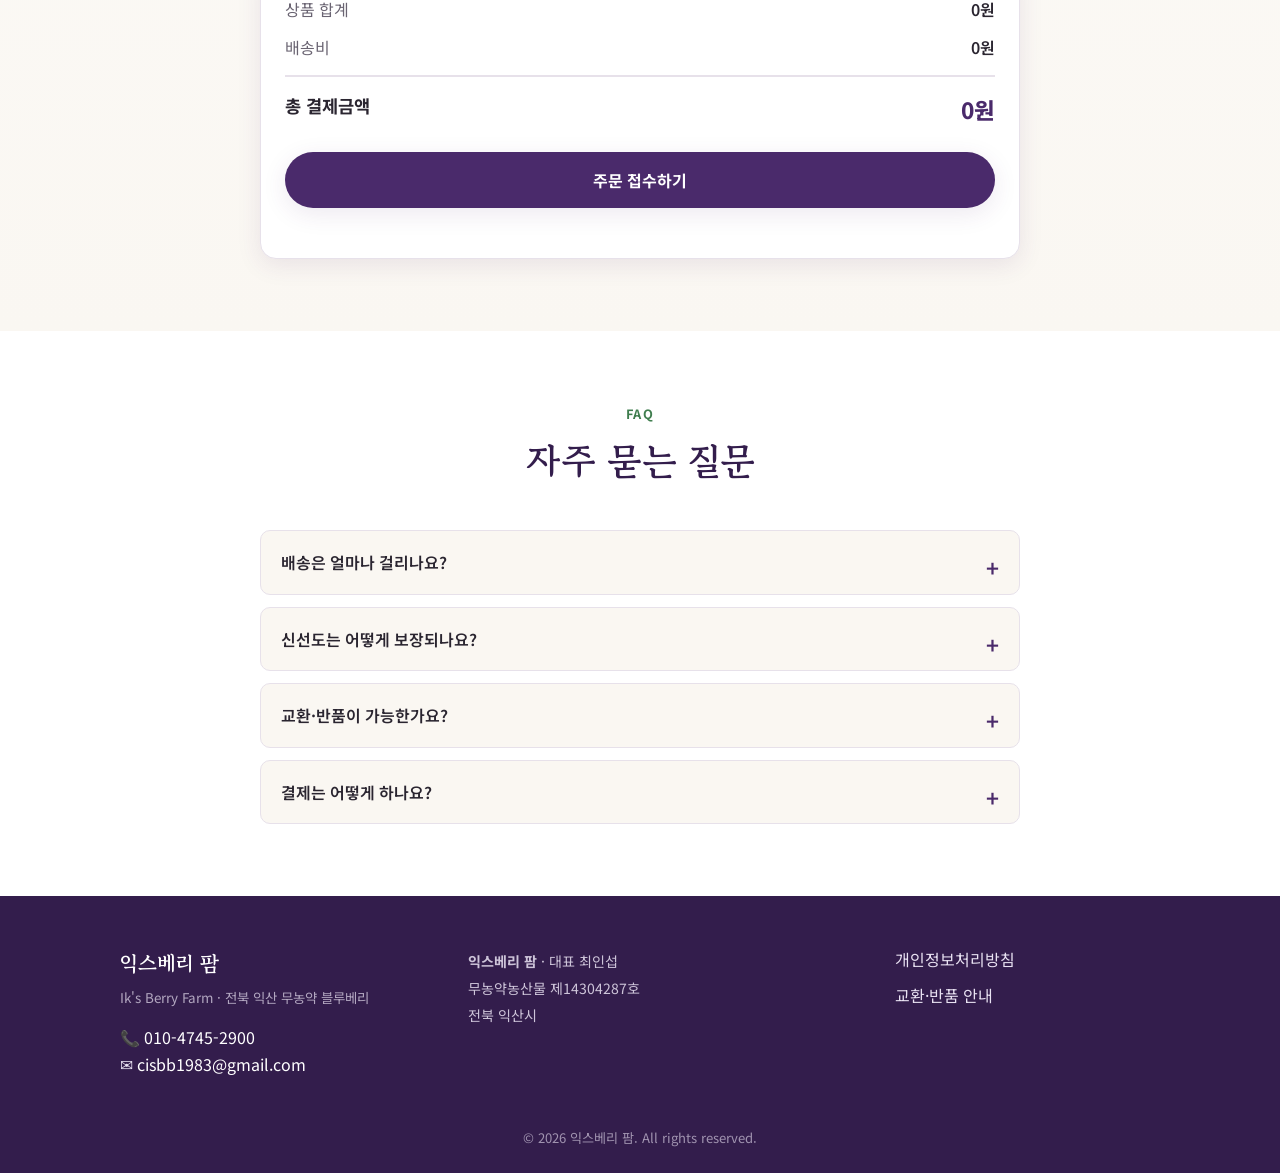
==== commit beed427e: "개인정보처리방침 추가 + 전자상거래법 대비 연락처(이메일) 표시 - 개인정보처리방침 모달(수집항목·목적·보유기간·제3자제공·정보주체권리·보호책임자 등 10개 조항) - 주문폼 동의" ====
--- a/index.html
+++ b/index.html
@@ -162,8 +162,13 @@
               <div class="order__account" id="accountBox"><!-- JS 렌더링 --></div>
               <label class="form__check">
                 <input type="checkbox" name="agree" required />
-                <span>개인정보 수집·이용에 동의합니다. <a href="#privacy">(자세히)</a> <span class="req">*</span></span>
-              </label>
+                <span>[필수] 개인정보 수집·이용에 동의합니다. <a href="#" data-privacy>자세히</a> <span class="req">*</span></span>
+              </label>
+              <p class="order__consent">
+                · 수집 항목: 주문자·수령인 성명, 연락처, 배송지 주소, 이메일(선택)<br />
+                · 이용 목적: 주문 처리·입금 확인·상품 배송·문의 응대<br />
+                · 보유 기간: 관련 법령에 따라 보관 후 파기 (동의 거부 시 주문이 제한됩니다)
+              </p>
             </div>
           </fieldset>
 
@@ -216,6 +221,7 @@
         <p class="footer__tag">Ik's Berry Farm · 전북 익산 무농약 블루베리</p>
         <p class="footer__contact">
           📞 <a href="tel:01047452900" data-phone-link>010-4745-2900</a><br />
+          ✉️ <a data-email-link href="mailto:cisbb1983@gmail.com">cisbb1983@gmail.com</a><br />
           <span data-kakao-slot></span>
         </p>
       </div>
@@ -227,12 +233,62 @@
         <p data-biz-address>전북 익산시</p>
       </div>
       <div class="footer__col footer__links">
-        <a href="#privacy">개인정보처리방침</a>
+        <a href="#" data-privacy>개인정보처리방침</a>
         <a href="#faq">교환·반품 안내</a>
       </div>
     </div>
     <p class="footer__copy">© <span id="year"></span> <span data-farm-name>익스베리 팜</span>. All rights reserved.</p>
   </footer>
+
+  <!-- 개인정보처리방침 모달 -->
+  <div class="modal" id="privacyModal" hidden>
+    <div class="modal__backdrop" data-close></div>
+    <div class="modal__box modal__box--doc" role="dialog" aria-modal="true" aria-labelledby="privacyTitle">
+      <button class="modal__close" data-close aria-label="닫기">✕</button>
+      <div class="doc">
+        <h3 id="privacyTitle">개인정보처리방침</h3>
+        <p><strong data-farm-name>익스베리 팜</strong>(이하 '농장')은 「개인정보 보호법」 등 관련 법령을 준수하며, 다음과 같이 개인정보처리방침을 수립·공개합니다.</p>
+
+        <h4>제1조 (수집하는 개인정보 항목 및 방법)</h4>
+        <p>· 주문 접수 시: 주문자 성명, 휴대폰번호, 이메일(선택), 수령인 성명·연락처, 배송지 주소<br />· 수집 방법: 홈페이지 주문서 입력</p>
+
+        <h4>제2조 (개인정보의 수집·이용 목적)</h4>
+        <p>주문 접수 및 처리, 대금(입금) 확인, 상품 배송, 주문·배송 관련 안내 및 고객 문의 응대.</p>
+
+        <h4>제3조 (개인정보의 보유·이용 기간)</h4>
+        <p>수집·이용 목적 달성 시 지체 없이 파기합니다. 단, 관련 법령에 따라 아래 정보는 명시된 기간 동안 보관합니다.</p>
+        <ul>
+          <li>계약 또는 청약철회 등에 관한 기록: 5년 (전자상거래법)</li>
+          <li>대금결제 및 재화 등의 공급에 관한 기록: 5년 (전자상거래법)</li>
+          <li>소비자 불만 또는 분쟁처리에 관한 기록: 3년 (전자상거래법)</li>
+        </ul>
+
+        <h4>제4조 (개인정보의 제3자 제공)</h4>
+        <p>농장은 원칙적으로 개인정보를 외부에 제공하지 않습니다. 다만 상품 배송을 위하여 택배사에 수령인 성명·연락처·배송지 주소를 제공합니다.</p>
+
+        <h4>제5조 (개인정보 처리의 위탁)</h4>
+        <p>원활한 배송을 위하여 상품 배송 업무를 택배사에 위탁할 수 있습니다.</p>
+
+        <h4>제6조 (정보주체의 권리·의무 및 행사 방법)</h4>
+        <p>이용자는 언제든지 본인의 개인정보에 대한 열람·정정·삭제·처리정지를 요구할 수 있으며, 아래 보호책임자에게 요청하시면 지체 없이 조치합니다.</p>
+
+        <h4>제7조 (동의 거부 권리 및 불이익)</h4>
+        <p>이용자는 개인정보 수집·이용 동의를 거부할 권리가 있습니다. 다만 필수 항목에 동의하지 않으실 경우 주문 접수가 제한됩니다.</p>
+
+        <h4>제8조 (개인정보의 파기)</h4>
+        <p>보유기간 경과 또는 처리목적 달성 시, 전자적 파일은 복구 불가능한 방법으로 삭제하고 출력물은 분쇄·소각하여 파기합니다.</p>
+
+        <h4>제9조 (개인정보 보호책임자)</h4>
+        <p>· 성명: <span data-biz-owner>최인섭</span><br />· 연락처: <span data-phone-plain>010-4745-2900</span> / <span data-email-plain>cisbb1983@gmail.com</span></p>
+
+        <h4>제10조 (개인정보의 안전성 확보조치)</h4>
+        <p>개인정보는 주문 처리 목적에 한하여 접근 권한이 있는 관리자만 취급하며, 접근을 제한하여 관리합니다.</p>
+
+        <p class="doc__date">시행일: 2026년 7월 30일</p>
+      </div>
+      <button class="btn btn--primary btn--block" data-close>확인</button>
+    </div>
+  </div>
 
   <!-- 주문 완료 모달 -->
   <div class="modal" id="orderModal" hidden>
@@ -246,8 +302,8 @@
   <!-- 다음(카카오) 우편번호 서비스 — 도로명주소 검색 (무료, 키 불필요) -->
   <script src="https://t1.daumcdn.net/mapjsapi/bundle/postcode/prod/postcode.v2.js"></script>
   <!-- ?v= 는 브라우저 캐시 방지용 버전. 설정을 바꿔 배포할 때 숫자를 올리면 즉시 반영됩니다. -->
-  <script src="js/config.js?v=3"></script>
-  <script src="js/products.js?v=3"></script>
-  <script src="js/main.js?v=3"></script>
+  <script src="js/config.js?v=4"></script>
+  <script src="js/products.js?v=4"></script>
+  <script src="js/main.js?v=4"></script>
 </body>
 </html>
--- a/css/style.css
+++ b/css/style.css
@@ -262,6 +262,17 @@
 .modal__order-no { background: #f7f3fb; border-radius: var(--radius-sm); padding: 12px; text-align: center; font-size: 1.2rem; font-weight: 800; color: var(--berry); margin: 14px 0; letter-spacing: .04em; }
 .modal__acct { background: #fdf9f3; border: 1px dashed var(--leaf); border-radius: var(--radius-sm); padding: 14px 16px; margin: 12px 0; }
 
+/* 개인정보처리방침 등 문서 모달 */
+.modal__box--doc { max-width: 620px; max-height: 86vh; display: flex; flex-direction: column; }
+.doc { overflow-y: auto; text-align: left; padding-right: 4px; margin-bottom: 14px; }
+.doc h4 { color: var(--berry-dark); font-size: .98rem; margin: 18px 0 4px; }
+.doc p, .doc li { font-size: .88rem; color: var(--ink); line-height: 1.65; margin: 4px 0; }
+.doc ul { margin: 4px 0; padding-left: 18px; }
+.doc__date { color: var(--ink-soft); margin-top: 16px !important; }
+
+/* 주문 동의 안내 */
+.order__consent { font-size: .8rem; color: var(--ink-soft); background: #f7f4fa; border-radius: var(--radius-sm); padding: 10px 12px; margin: 10px 0 0; line-height: 1.7; }
+
 /* ---------- 반응형 ---------- */
 @media (max-width: 760px) {
   .nav__menu {
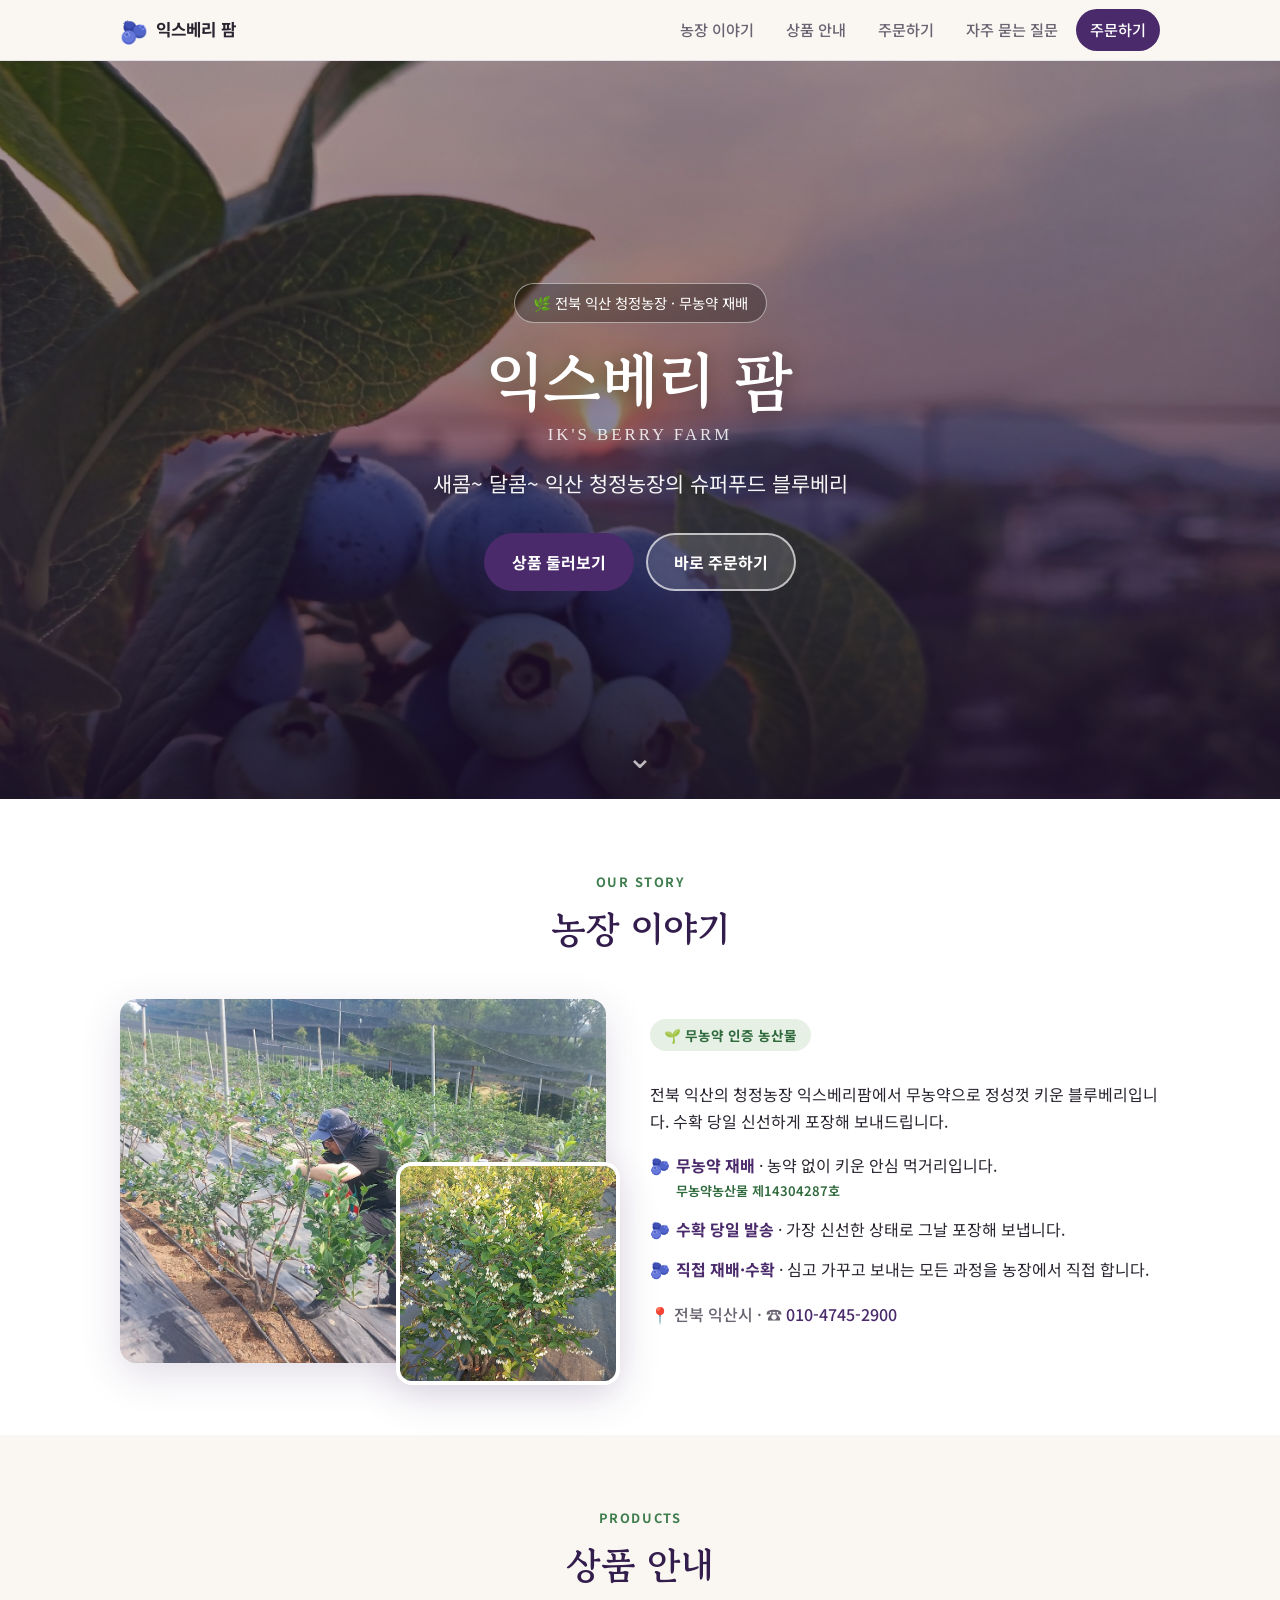
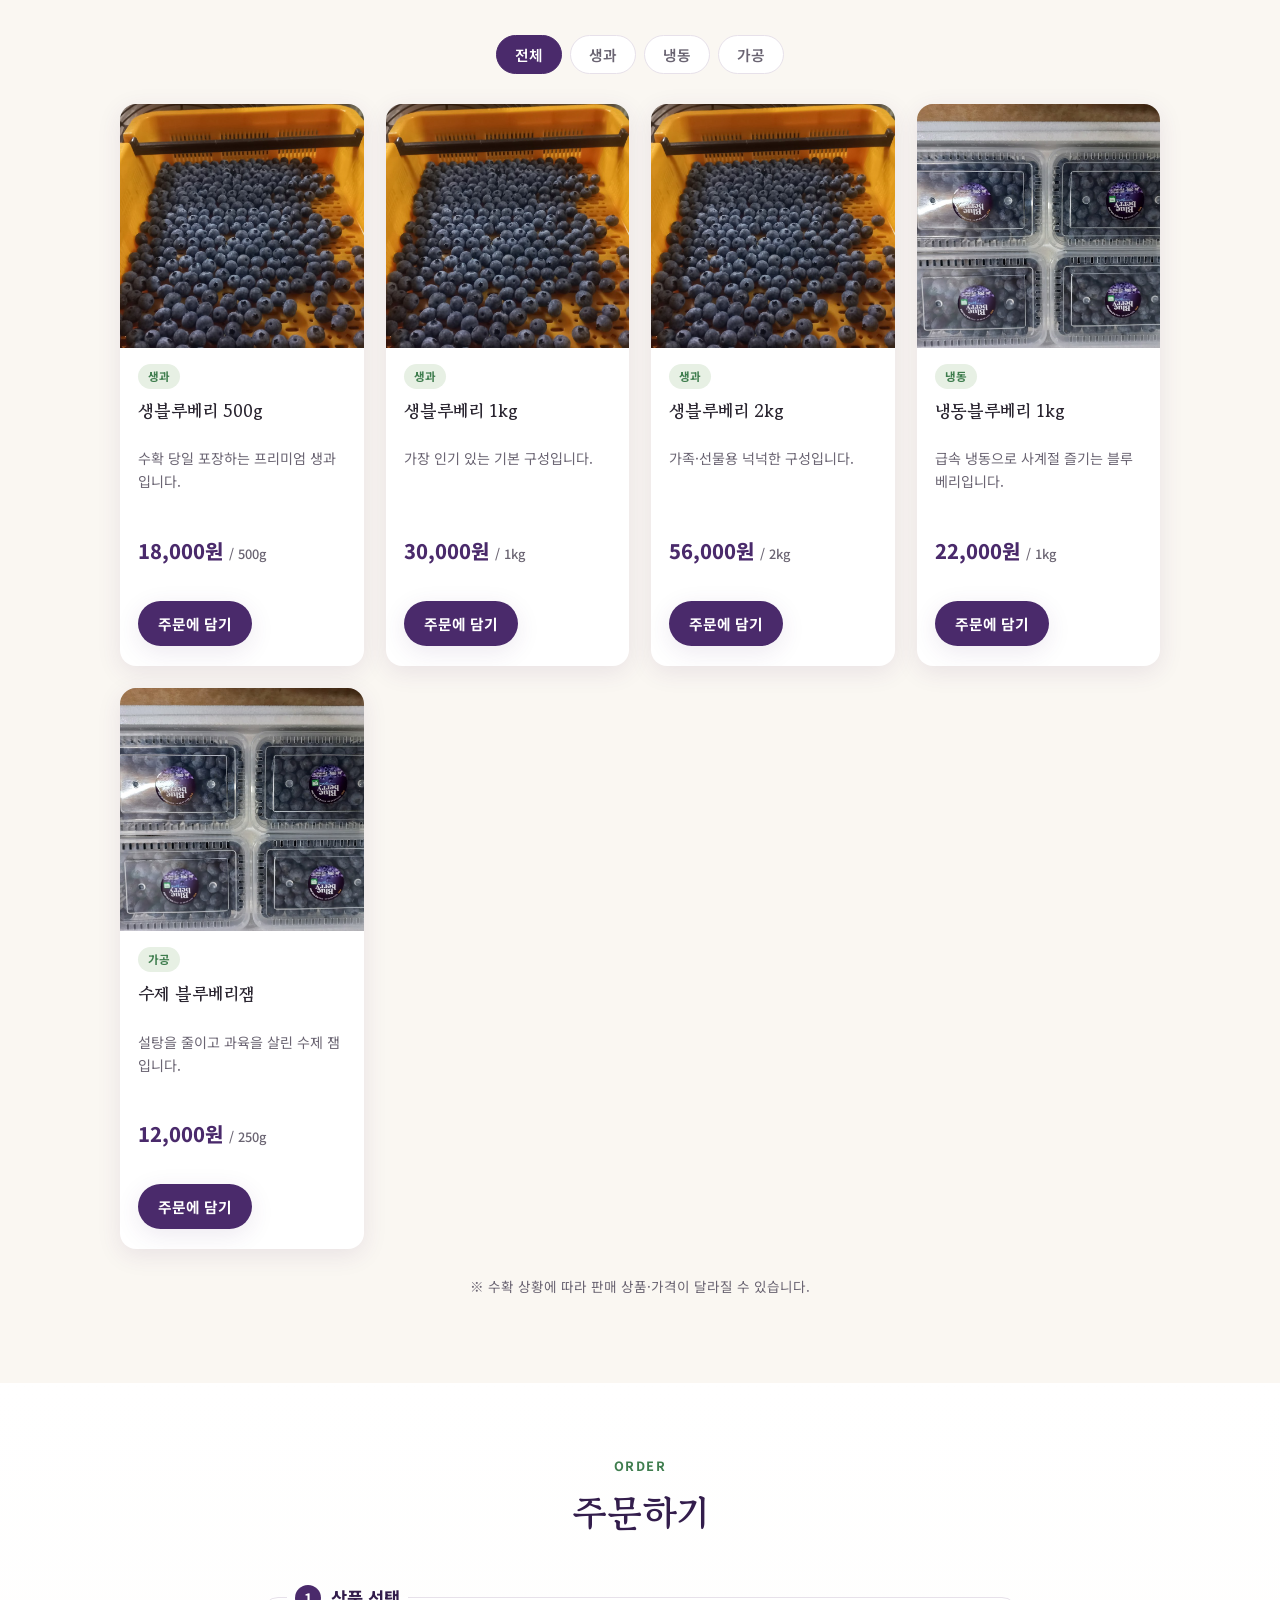
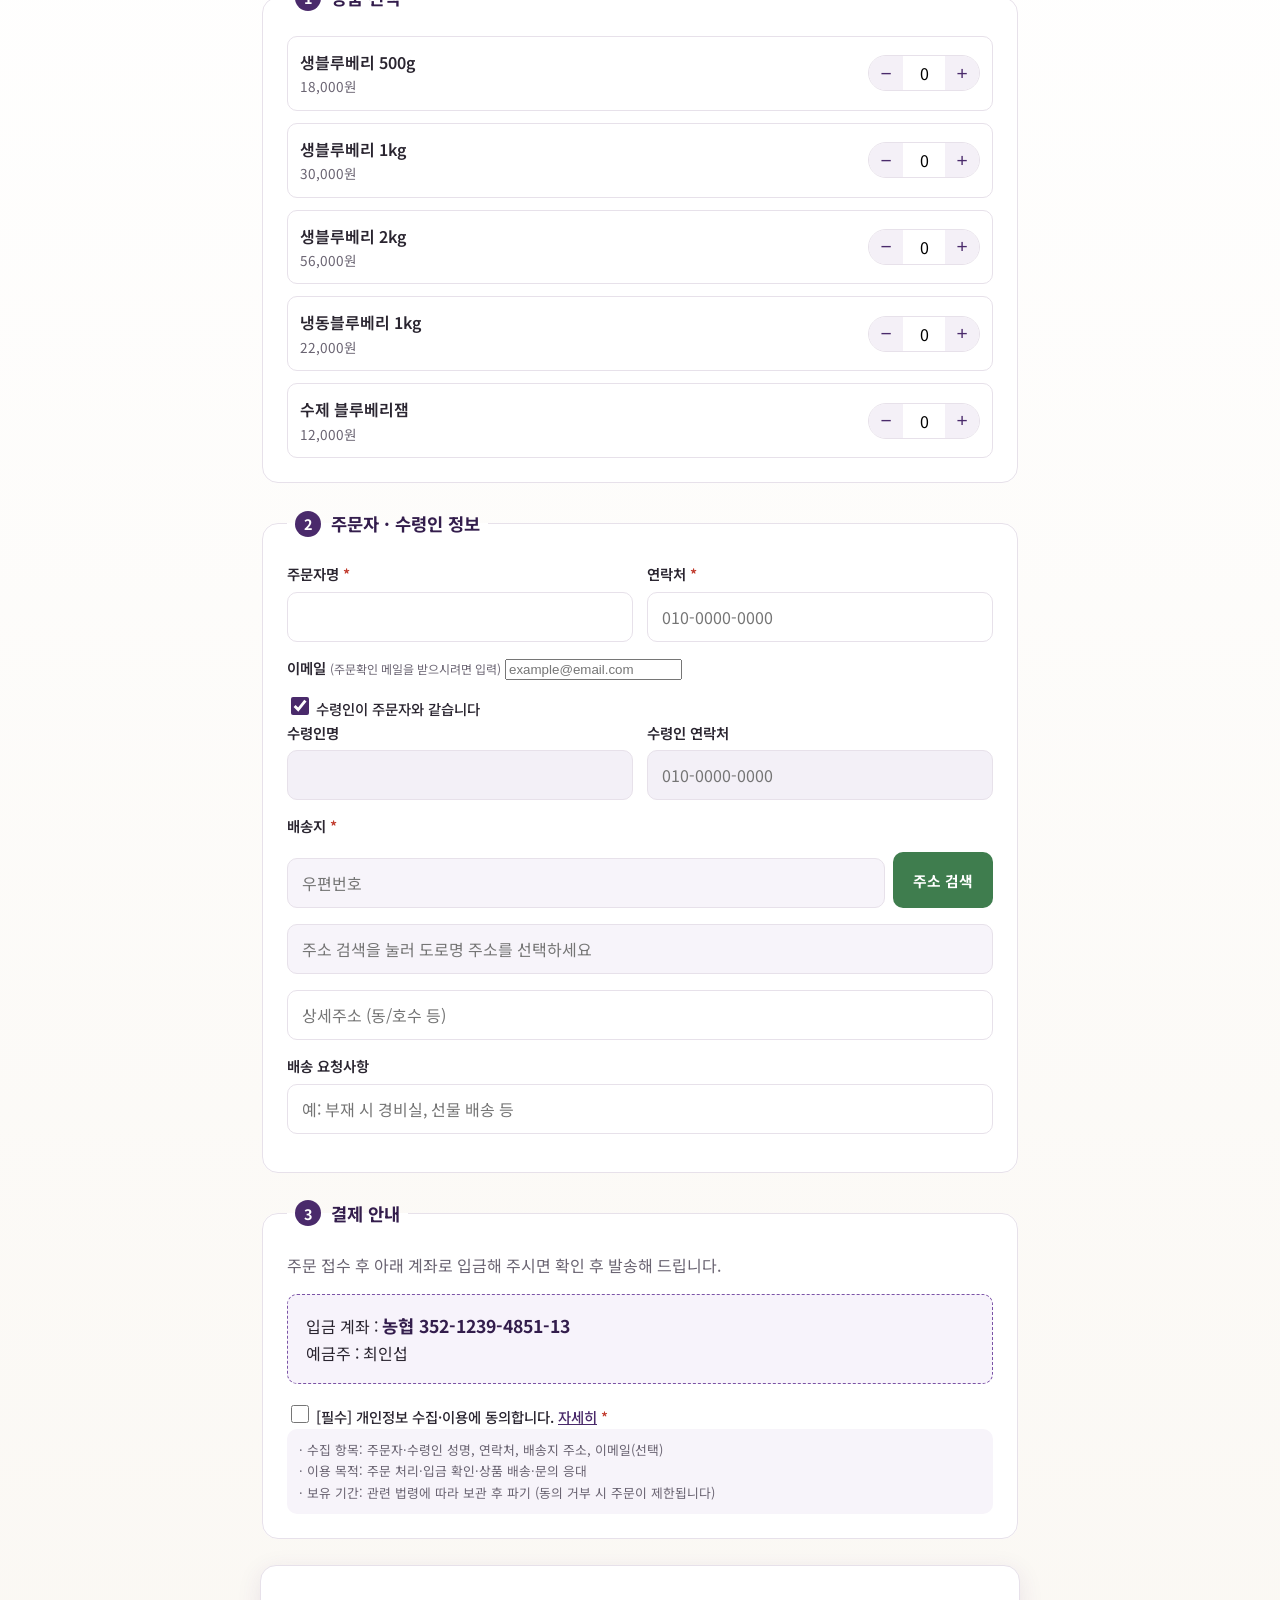
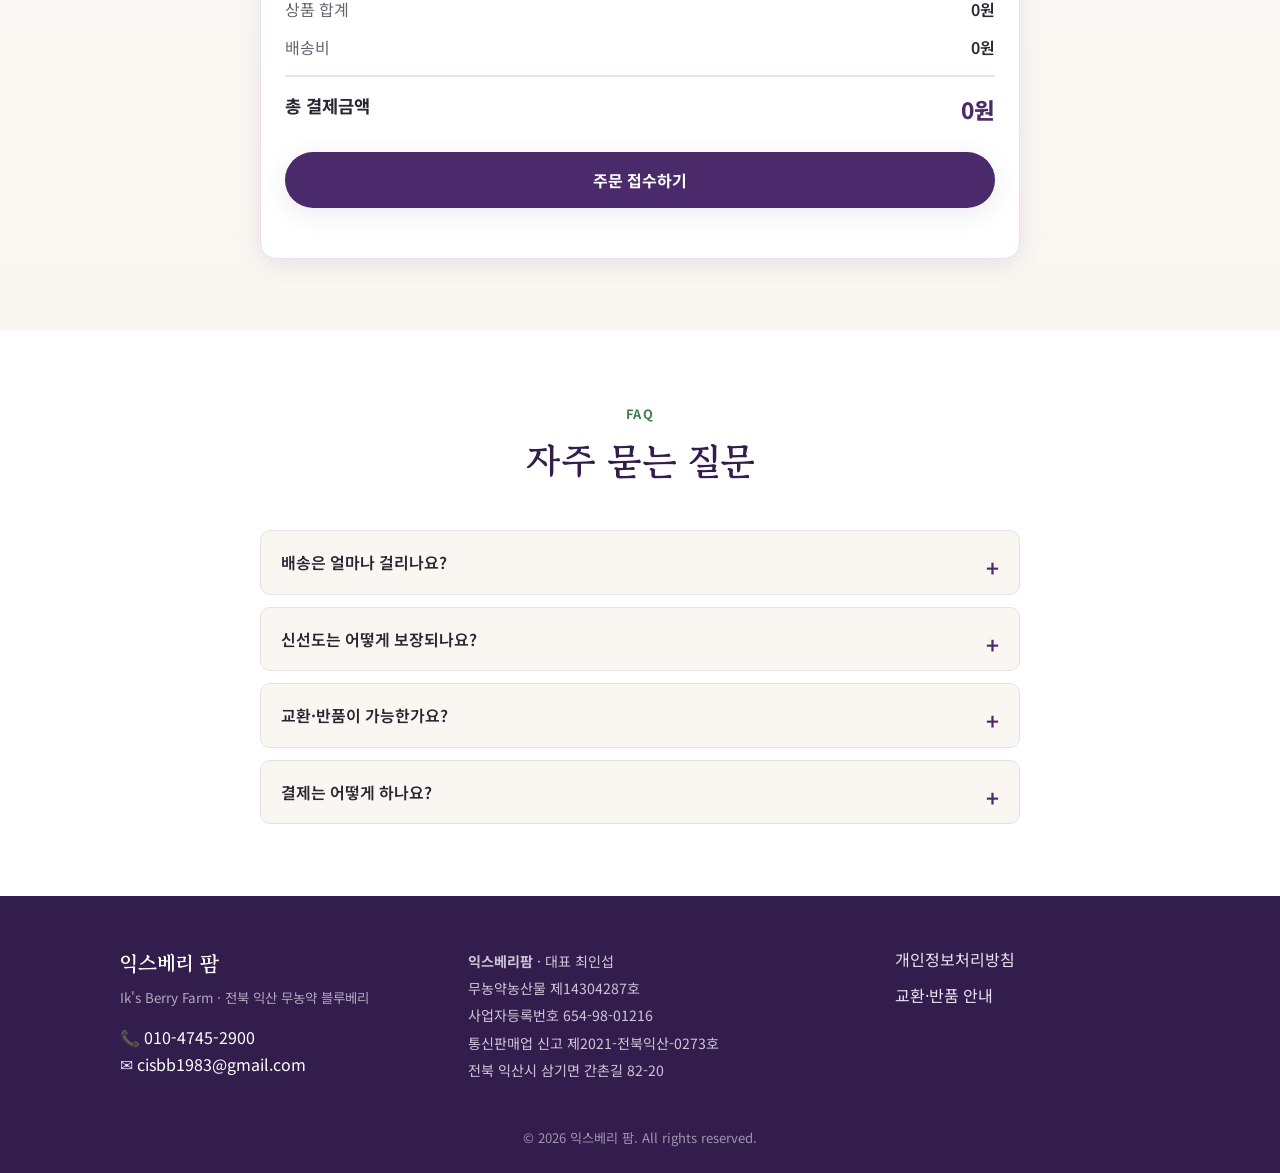
==== commit 254c782b: "사업자 정보 표시(전자상거래법) + 수령인 자동기입 + 기본 택배사 - 사업자등록번호(654-98-01216)·통신판매업(제2021-전북익산-0273호)·사업장주소·상호 푸터 표시" ====
--- a/index.html
+++ b/index.html
@@ -132,7 +132,7 @@
               <input type="checkbox" id="sameAsOrderer" checked />
               수령인이 주문자와 같습니다
             </label>
-            <div class="form__row" id="receiverFields" hidden>
+            <div class="form__row" id="receiverFields">
               <label>수령인명
                 <input type="text" name="receiverName" autocomplete="off" />
               </label>
@@ -145,6 +145,14 @@
               <div class="addr__top">
                 <input type="text" name="zipcode" id="zipcode" placeholder="우편번호" readonly />
                 <button type="button" class="btn addr__btn" id="addrSearchBtn">주소 검색</button>
+              </div>
+              <!-- 도로명·건물명 검색 (인라인 작은 창) -->
+              <div class="postcode-box" id="postcodeBox" hidden>
+                <div class="postcode-box__bar">
+                  <span>🔎 도로명·건물명으로 검색</span>
+                  <button type="button" id="postcodeClose" aria-label="닫기">✕</button>
+                </div>
+                <div id="postcodeWrap"></div>
               </div>
               <input type="text" name="address1" id="address1" placeholder="주소 검색을 눌러 도로명 주소를 선택하세요" readonly required />
               <input type="text" name="address2" id="address2" placeholder="상세주소 (동/호수 등)" autocomplete="off" />
@@ -302,8 +310,8 @@
   <!-- 다음(카카오) 우편번호 서비스 — 도로명주소 검색 (무료, 키 불필요) -->
   <script src="https://t1.daumcdn.net/mapjsapi/bundle/postcode/prod/postcode.v2.js"></script>
   <!-- ?v= 는 브라우저 캐시 방지용 버전. 설정을 바꿔 배포할 때 숫자를 올리면 즉시 반영됩니다. -->
-  <script src="js/config.js?v=4"></script>
-  <script src="js/products.js?v=4"></script>
-  <script src="js/main.js?v=4"></script>
+  <script src="js/config.js?v=6"></script>
+  <script src="js/products.js?v=6"></script>
+  <script src="js/main.js?v=6"></script>
 </body>
 </html>
--- a/css/style.css
+++ b/css/style.css
@@ -193,6 +193,7 @@
   border-radius: var(--radius-sm); font-size: 1rem; font-family: inherit; background: #fff; color: var(--ink);
 }
 .order__step input:focus { outline: none; border-color: var(--berry-light); box-shadow: 0 0 0 3px rgba(123,83,166,.15); }
+.order__step input.is-locked { background: #f3f0f7; color: var(--ink-soft); cursor: not-allowed; }
 /* 주소 검색 */
 .addr { display: grid; gap: 10px; margin-bottom: 14px; }
 .addr__top { display: flex; gap: 8px; }
@@ -200,6 +201,11 @@
 .addr__btn { padding: 12px 18px; font-size: .92rem; background: var(--leaf); color: #fff; white-space: nowrap; border-radius: var(--radius-sm); }
 .addr__btn:hover { background: var(--leaf-dark); }
 .addr input[readonly] { background: #f7f4fa; cursor: pointer; }
+.postcode-box { border: 1px solid var(--berry-light); border-radius: var(--radius-sm); overflow: hidden; box-shadow: var(--shadow); }
+.postcode-box__bar { display: flex; align-items: center; justify-content: space-between; background: var(--berry); color: #fff; padding: 8px 12px; font-size: .88rem; font-weight: 600; }
+.postcode-box__bar button { background: none; border: 0; color: #fff; font-size: 1rem; cursor: pointer; line-height: 1; padding: 2px 4px; }
+#postcodeWrap { height: 400px; width: 100%; }
+#postcodeWrap > div { border: 0 !important; }
 
 .form__check { display: flex; align-items: flex-start; gap: 8px; font-weight: 500 !important; margin-bottom: 0 !important; cursor: pointer; }
 .form__check input { margin-top: 3px; width: 18px; height: 18px; accent-color: var(--berry); }
